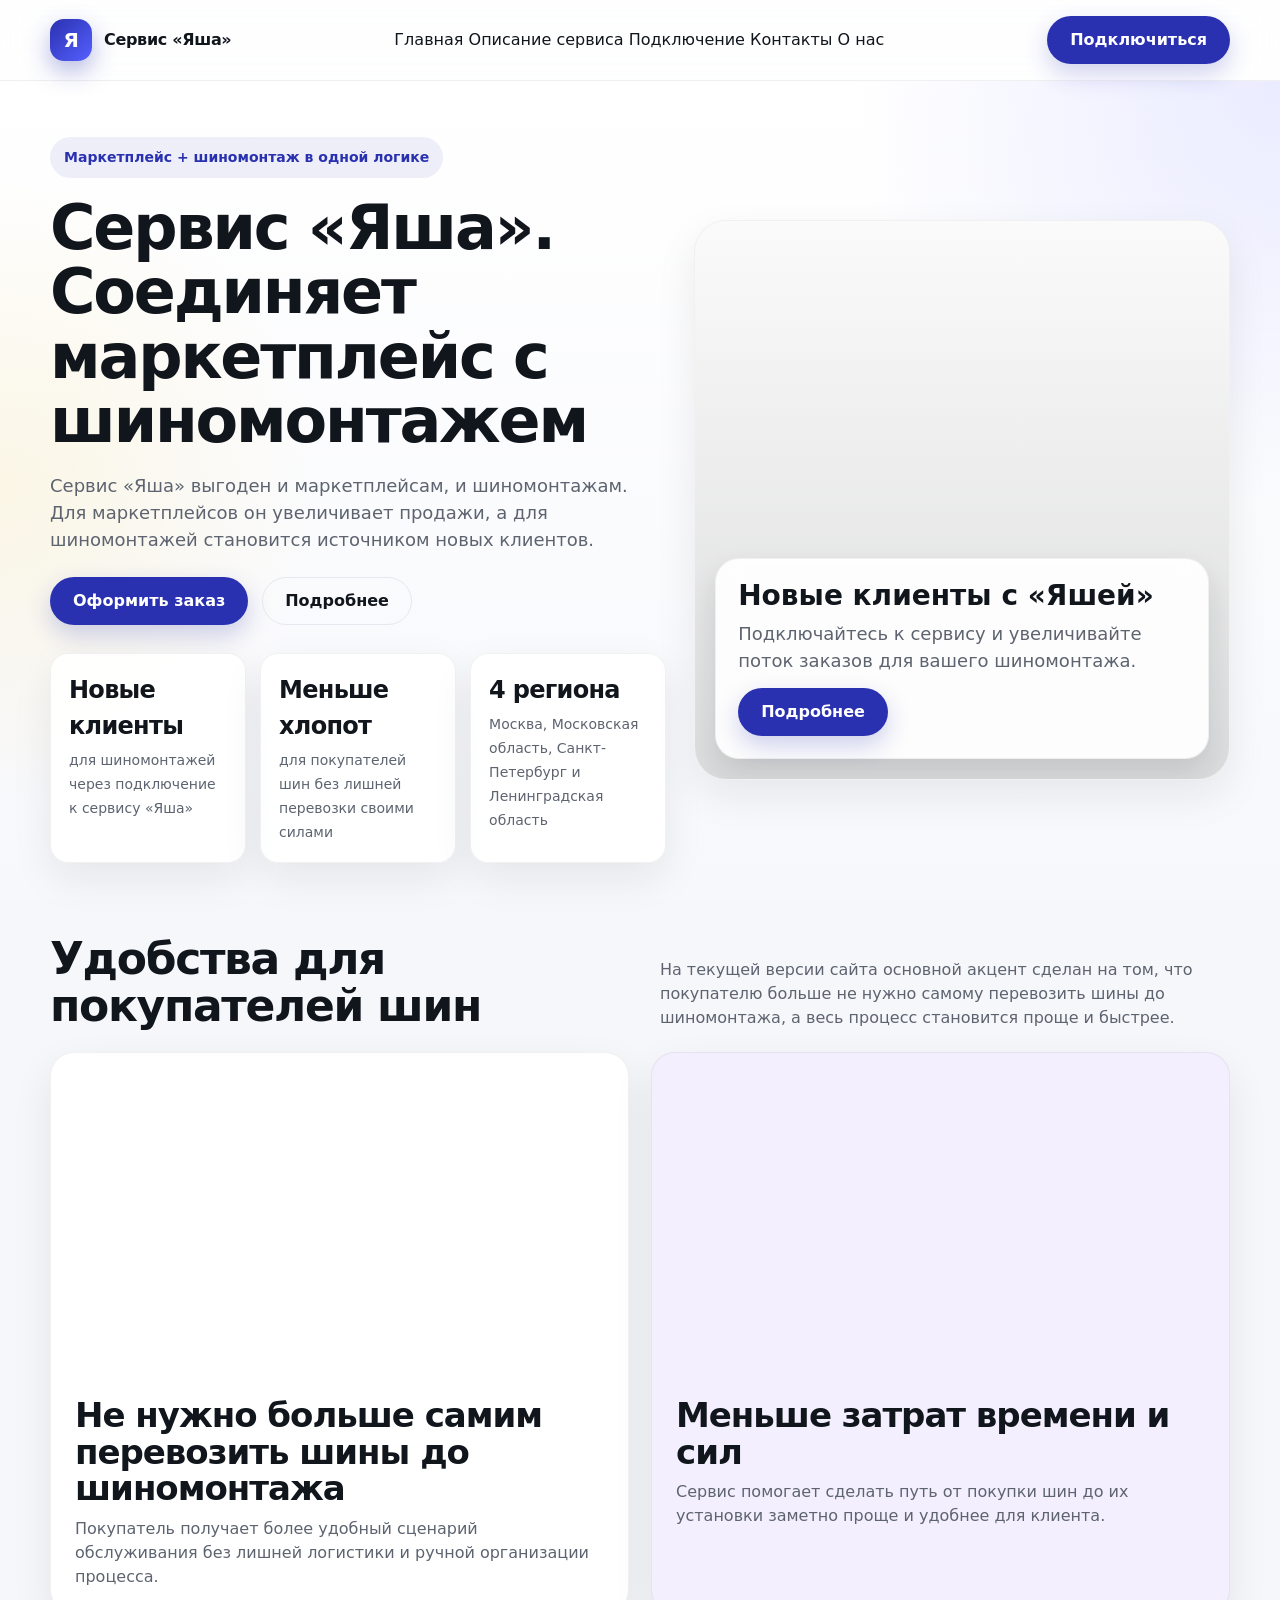
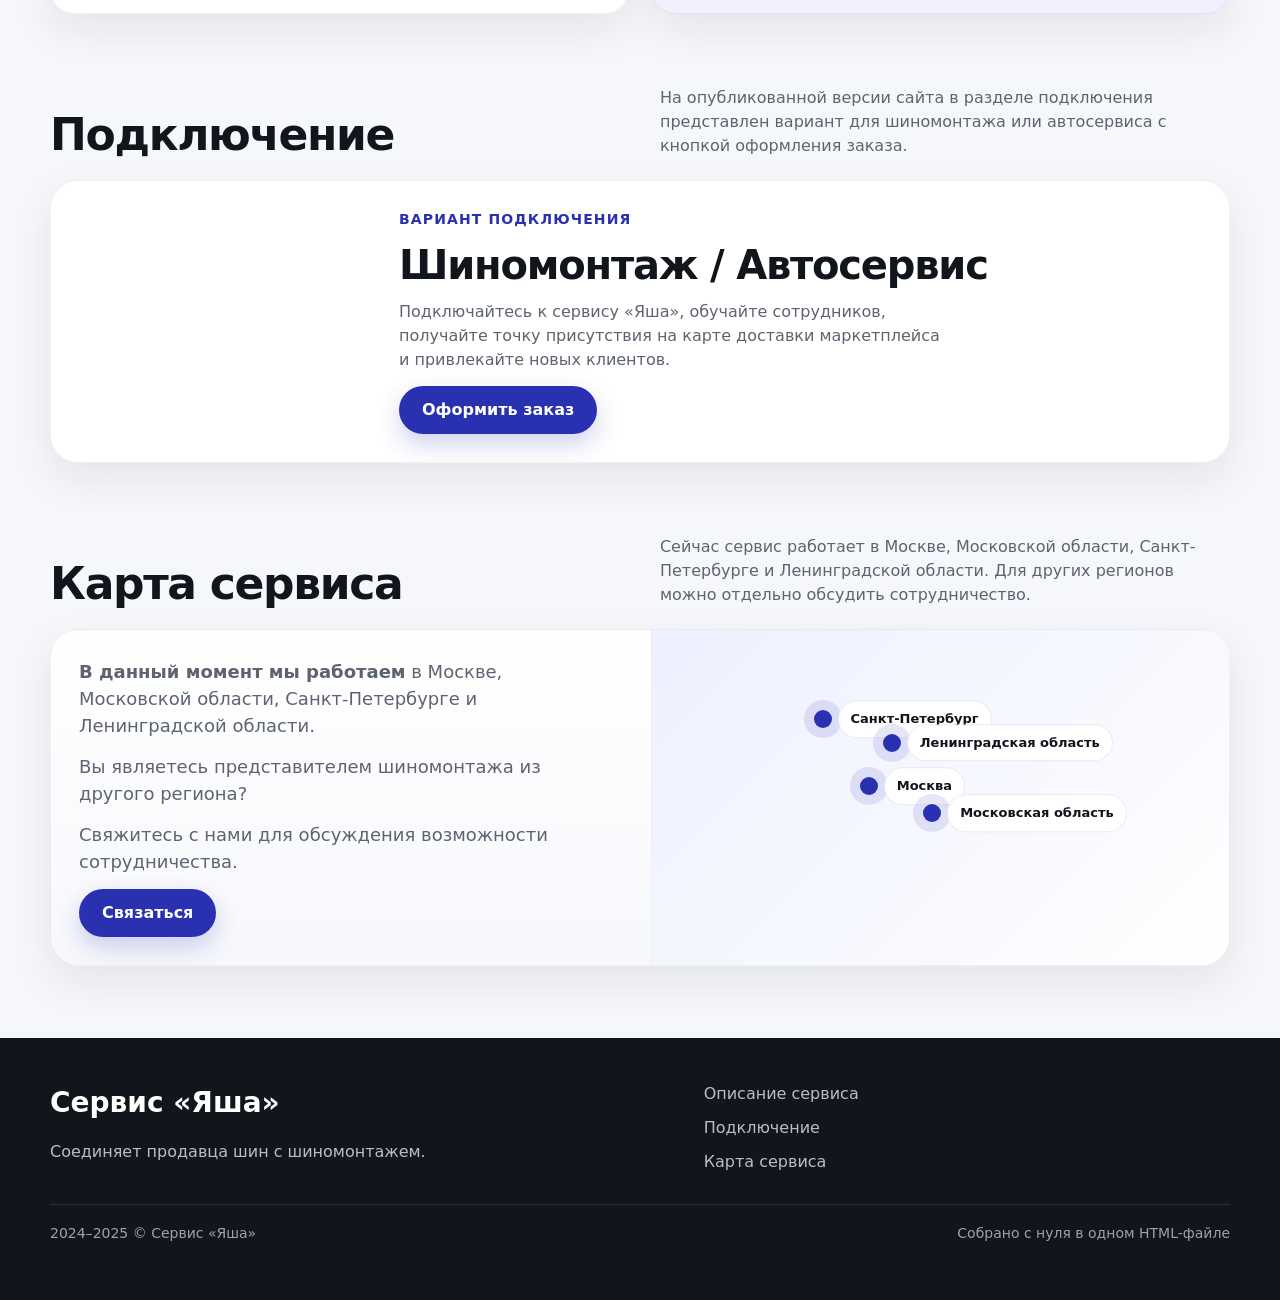
==== index.html @ cd1c906a "Initial commit" ====
<!DOCTYPE html>
<html lang="ru">
<head>
  <meta charset="UTF-8" />
  <meta name="viewport" content="width=device-width, initial-scale=1.0" />
  <title>Сервис «Яша». Соединяет маркетплейс с шиномонтажем</title>
  <meta name="description" content="Сервис «Яша» выгоден и маркетплейсам, и шиномонтажам. Для маркетплейсов он увеличивает продажи, а для шиномонтажей становится источником новых клиентов." />
  <meta name="theme-color" content="#ffffff" />
  <style>
    :root {
      --bg: #f6f7fb;
      --surface: #ffffff;
      --surface-alt: #f4efff;
      --text: #11151c;
      --muted: #5d6470;
      --line: #e6e8ef;
      --primary: #2a31b0;
      --primary-hover: #1f2590;
      --accent: #f5c30c;
      --dark: #11151c;
      --success: #0cf574;
      --shadow: 0 16px 40px rgba(17, 21, 28, 0.08);
      --radius: 24px;
      --radius-sm: 18px;
      --container: 1180px;
    }

    * { box-sizing: border-box; }
    html { scroll-behavior: smooth; }
    body {
      margin: 0;
      font-family: Inter, system-ui, -apple-system, BlinkMacSystemFont, "Segoe UI", Roboto, Arial, sans-serif;
      color: var(--text);
      background: var(--bg);
      line-height: 1.5;
    }

    img { max-width: 100%; display: block; }
    a { color: inherit; text-decoration: none; }

    .container {
      width: min(var(--container), calc(100% - 32px));
      margin: 0 auto;
    }

    .site-header {
      position: sticky;
      top: 0;
      z-index: 50;
      backdrop-filter: blur(16px);
      background: rgba(255, 255, 255, 0.88);
      border-bottom: 1px solid rgba(17, 21, 28, 0.06);
    }

    .site-header__row {
      display: flex;
      align-items: center;
      justify-content: space-between;
      gap: 24px;
      padding: 16px 0;
    }

    .brand {
      display: inline-flex;
      align-items: center;
      gap: 12px;
      font-weight: 800;
      letter-spacing: -0.02em;
    }

    .brand__mark {
      width: 42px;
      height: 42px;
      border-radius: 14px;
      display: grid;
      place-items: center;
      color: white;
      font-size: 20px;
      background: linear-gradient(135deg, #2a31b0, #5560ff);
      box-shadow: 0 10px 24px rgba(42, 49, 176, 0.35);
    }

    .nav {
      display: flex;
      align-items: center;
      gap: 24px;
      color: var(--muted);
      font-size: 15px;
    }

    .nav a:hover { color: var(--accent); }

    .button {
      display: inline-flex;
      align-items: center;
      justify-content: center;
      gap: 10px;
      min-height: 48px;
      padding: 0 22px;
      border-radius: 999px;
      border: 1px solid transparent;
      background: var(--primary);
      color: #fff;
      font-weight: 700;
      transition: .2s ease;
      box-shadow: 0 10px 24px rgba(42, 49, 176, 0.22);
    }

    .button:hover {
      transform: translateY(-1px);
      background: var(--primary-hover);
    }

    .button--ghost {
      background: transparent;
      color: var(--text);
      border-color: var(--line);
      box-shadow: none;
    }

    .button--ghost:hover {
      background: #fff;
      border-color: #d7dbe7;
    }

    .hero {
      padding: 56px 0 36px;
      background:
        radial-gradient(circle at top right, rgba(85, 96, 255, 0.12), transparent 28%),
        radial-gradient(circle at left center, rgba(245, 195, 12, 0.10), transparent 24%),
        linear-gradient(180deg, #ffffff 0%, #f7f8fc 100%);
    }

    .hero__grid {
      display: grid;
      grid-template-columns: 1.15fr 1fr;
      gap: 28px;
      align-items: center;
    }

    .badge {
      display: inline-flex;
      align-items: center;
      gap: 10px;
      padding: 10px 14px;
      border-radius: 999px;
      background: rgba(42, 49, 176, 0.08);
      color: var(--primary);
      font-size: 14px;
      font-weight: 700;
    }

    .hero h1 {
      margin: 18px 0 18px;
      font-size: clamp(34px, 6vw, 62px);
      line-height: 1.04;
      letter-spacing: -0.035em;
      max-width: 12ch;
    }

    .hero p {
      margin: 0 0 24px;
      max-width: 62ch;
      color: var(--muted);
      font-size: 18px;
    }

    .hero__actions {
      display: flex;
      flex-wrap: wrap;
      gap: 14px;
      margin-bottom: 28px;
    }

    .hero__stats {
      display: grid;
      grid-template-columns: repeat(3, 1fr);
      gap: 14px;
    }

    .stat {
      background: rgba(255,255,255,0.9);
      border: 1px solid rgba(17,21,28,0.06);
      border-radius: 18px;
      padding: 18px;
      box-shadow: var(--shadow);
    }

    .stat strong {
      display: block;
      font-size: 24px;
      letter-spacing: -0.03em;
      margin-bottom: 4px;
    }

    .stat span {
      color: var(--muted);
      font-size: 14px;
    }

    .hero-card {
      position: relative;
      background: var(--surface);
      border: 1px solid rgba(17, 21, 28, 0.06);
      border-radius: 32px;
      overflow: hidden;
      box-shadow: var(--shadow);
      min-height: 560px;
    }

    .hero-card__image {
      position: absolute;
      inset: 0;
      background:
        linear-gradient(180deg, rgba(17,21,28,0.02), rgba(17,21,28,0.15)),
        url('https://i.siteapi.org/EZNezffEEbdHD9Ewf1urn_-r9BU=/fit-in/528x2000/filters:format(webp):upscale()/s2.siteapi.org/38c710c5e246400/features/nx6grzps9j44ooos0osgs404080kg8') center/cover no-repeat;
    }

    .hero-card__overlay {
      position: absolute;
      inset: auto 20px 20px 20px;
      background: rgba(255,255,255,0.92);
      backdrop-filter: blur(12px);
      border: 1px solid rgba(17,21,28,0.06);
      border-radius: 24px;
      padding: 22px;
      box-shadow: 0 14px 30px rgba(17,21,28,0.12);
    }

    .hero-card__overlay h3 {
      margin: 0 0 8px;
      font-size: 28px;
      line-height: 1.1;
    }

    .hero-card__overlay p {
      margin: 0 0 14px;
      color: var(--muted);
    }

    .section {
      padding: 36px 0;
    }

    .section__head {
      display: flex;
      align-items: end;
      justify-content: space-between;
      gap: 18px;
      margin-bottom: 22px;
    }

    .section__head h2 {
      margin: 0;
      font-size: clamp(28px, 4vw, 44px);
      line-height: 1.08;
      letter-spacing: -0.03em;
    }

    .section__head p {
      margin: 0;
      max-width: 56ch;
      color: var(--muted);
    }

    .grid-2 {
      display: grid;
      grid-template-columns: repeat(2, 1fr);
      gap: 22px;
    }

    .feature {
      overflow: hidden;
      border-radius: var(--radius);
      background: var(--surface);
      border: 1px solid rgba(17, 21, 28, 0.06);
      box-shadow: var(--shadow);
    }

    .feature--soft { background: var(--surface-alt); }

    .feature__media {
      height: 320px;
      background-position: center;
      background-size: cover;
      background-repeat: no-repeat;
    }

    .feature__body {
      padding: 24px;
    }

    .feature h3 {
      margin: 0 0 10px;
      font-size: clamp(24px, 3vw, 34px);
      line-height: 1.08;
      letter-spacing: -0.03em;
    }

    .feature p {
      margin: 0;
      color: var(--muted);
      font-size: 16px;
    }

    .service-card {
      background: #fff;
      border: 1px solid rgba(17,21,28,0.06);
      border-radius: 28px;
      box-shadow: var(--shadow);
      overflow: hidden;
    }

    .service-card__inner {
      display: grid;
      grid-template-columns: 320px 1fr;
      gap: 0;
      align-items: stretch;
    }

    .service-card__image {
      min-height: 240px;
      background: url('https://i.siteapi.org/QhzBT6P976OhfrvEaD1KsEg65mA=/0x95:1024x934/270x180/center/top/filters:fill(transparent):format(png)/s2.siteapi.org/38c710c5e246400/img/om3qvq96uysg0g4ks44gcswgsgc40k') center/cover no-repeat;
    }

    .service-card__content {
      padding: 28px;
      display: flex;
      flex-direction: column;
      justify-content: center;
      gap: 14px;
    }

    .service-card__eyebrow {
      color: var(--primary);
      font-weight: 700;
      font-size: 14px;
      text-transform: uppercase;
      letter-spacing: 0.08em;
    }

    .service-card h3 {
      margin: 0;
      font-size: clamp(28px, 4vw, 40px);
      line-height: 1.05;
      letter-spacing: -0.03em;
    }

    .service-card p {
      margin: 0;
      color: var(--muted);
      max-width: 54ch;
    }

    .map-card {
      display: grid;
      grid-template-columns: 1fr 1fr;
      gap: 22px;
      align-items: stretch;
      background: linear-gradient(180deg, #ffffff, #f7f8fc);
      border: 1px solid rgba(17,21,28,0.06);
      border-radius: 28px;
      box-shadow: var(--shadow);
      overflow: hidden;
    }

    .map-card__body {
      padding: 28px;
    }

    .map-card__body p {
      color: var(--muted);
      font-size: 18px;
      margin: 0 0 14px;
    }

    .map-card__visual {
      position: relative;
      min-height: 320px;
      background:
        radial-gradient(circle at 28% 40%, rgba(42,49,176,0.18), transparent 0 18%),
        radial-gradient(circle at 72% 56%, rgba(12,245,116,0.18), transparent 0 16%),
        radial-gradient(circle at 60% 20%, rgba(245,195,12,0.20), transparent 0 12%),
        linear-gradient(135deg, #edf0ff 0%, #ffffff 100%);
      border-left: 1px solid rgba(17,21,28,0.06);
    }

    .pin {
      position: absolute;
      width: 18px;
      height: 18px;
      border-radius: 999px;
      background: var(--primary);
      box-shadow: 0 0 0 10px rgba(42,49,176,0.12);
    }

    .pin::after {
      content: attr(data-label);
      position: absolute;
      left: 24px;
      top: 50%;
      transform: translateY(-50%);
      white-space: nowrap;
      background: rgba(255,255,255,0.94);
      border: 1px solid rgba(17,21,28,0.08);
      padding: 8px 12px;
      border-radius: 999px;
      font-size: 13px;
      font-weight: 700;
      color: var(--text);
    }

    .pin--moscow { top: 44%; left: 36%; }
    .pin--mo { top: 52%; left: 47%; }
    .pin--spb { top: 24%; left: 28%; }
    .pin--lo { top: 31%; left: 40%; }

    .footer {
      padding: 44px 0 56px;
      margin-top: 36px;
      background: var(--dark);
      color: white;
    }

    .footer__grid {
      display: grid;
      grid-template-columns: 1.2fr 1fr;
      gap: 22px;
      align-items: start;
    }

    .footer h3 {
      margin: 0 0 10px;
      font-size: 28px;
    }

    .footer p,
    .footer a,
    .footer li {
      color: rgba(255,255,255,0.72);
    }

    .footer ul {
      margin: 0;
      padding: 0;
      list-style: none;
      display: grid;
      gap: 10px;
    }

    .footer a:hover { color: var(--success); }

    .footer__bottom {
      margin-top: 24px;
      padding-top: 18px;
      border-top: 1px solid rgba(255,255,255,0.1);
      display: flex;
      justify-content: space-between;
      gap: 14px;
      flex-wrap: wrap;
      color: rgba(255,255,255,0.6);
      font-size: 14px;
    }

    @media (max-width: 960px) {
      .hero__grid,
      .grid-2,
      .service-card__inner,
      .map-card,
      .footer__grid {
        grid-template-columns: 1fr;
      }

      .hero-card { min-height: 460px; }
      .map-card__visual { border-left: 0; border-top: 1px solid rgba(17,21,28,0.06); }
      .service-card__image { min-height: 220px; }
    }

    @media (max-width: 760px) {
      .nav { display: none; }
      .hero { padding-top: 28px; }
      .hero__stats { grid-template-columns: 1fr; }
      .section__head { align-items: start; }
      .site-header__row { gap: 16px; }
      .hero-card__overlay h3 { font-size: 24px; }
      .feature__media { height: 240px; }
      .map-card__body p { font-size: 16px; }
    }
  </style>
</head>
<body>
  <header class="site-header">
    <div class="container site-header__row">
      <a class="brand" href="#top" aria-label="Сервис Яша">
        <span class="brand__mark">Я</span>
        <span>Сервис «Яша»</span>
      </a>

        <nav>
        <a href="/">Главная</a>
        <a href="/page/1750865">Описание сервиса</a>
        <a href="/services">Подключение</a>
        <a href="/contacts">Контакты</a>
        <a href="/about_us">О нас</a>
        </nav>

      <a class="button" href="#services">Подключиться</a>
    </div>
  </header>

  <main id="top">
    <section class="hero" id="hero">
      <div class="container hero__grid">
        <div>
          <span class="badge">Маркетплейс + шиномонтаж в одной логике</span>
          <h1>Сервис «Яша». Соединяет маркетплейс с шиномонтажем</h1>
          <p>
            Сервис «Яша» выгоден и маркетплейсам, и шиномонтажам. Для маркетплейсов он увеличивает продажи, а для шиномонтажей становится источником новых клиентов.
          </p>
          <div class="hero__actions">
            <a class="button" href="#services">Оформить заказ</a>
            <a class="button button--ghost" href="#about">Подробнее</a>
          </div>

          <div class="hero__stats" aria-label="Преимущества сервиса">
            <div class="stat">
              <strong>Новые клиенты</strong>
              <span>для шиномонтажей через подключение к сервису «Яша»</span>
            </div>
            <div class="stat">
              <strong>Меньше хлопот</strong>
              <span>для покупателей шин без лишней перевозки своими силами</span>
            </div>
            <div class="stat">
              <strong>4 региона</strong>
              <span>Москва, Московская область, Санкт-Петербург и Ленинградская область</span>
            </div>
          </div>
        </div>

        <div class="hero-card" aria-hidden="true">
          <div class="hero-card__image"></div>
          <div class="hero-card__overlay">
            <h3>Новые клиенты с «Яшей»</h3>
            <p>Подключайтесь к сервису и увеличивайте поток заказов для вашего шиномонтажа.</p>
            <a class="button" href="#services">Подробнее</a>
          </div>
        </div>
      </div>
    </section>

    <section class="section" id="about">
      <div class="container">
        <div class="section__head">
          <div>
            <h2>Удобства для покупателей шин</h2>
          </div>
          <p>
            На текущей версии сайта основной акцент сделан на том, что покупателю больше не нужно самому перевозить шины до шиномонтажа, а весь процесс становится проще и быстрее.
          </p>
        </div>

        <div class="grid-2">
          <article class="feature">
            <div class="feature__media" style="background-image:url('https://i.siteapi.org/qKH8ySaEHfoOk37T64ay5widhZs=/fit-in/528x2000/filters:format(webp):upscale()/s2.siteapi.org/38c710c5e246400/features/5tnapgayi2o00scccocoocggw8g0k0');"></div>
            <div class="feature__body">
              <h3>Не нужно больше самим перевозить шины до шиномонтажа</h3>
              <p>Покупатель получает более удобный сценарий обслуживания без лишней логистики и ручной организации процесса.</p>
            </div>
          </article>

          <article class="feature feature--soft">
            <div class="feature__media" style="background-image:url('https://i.siteapi.org/4nkn0TQHAaKwezu5T8ebDnGiz6Q=/fit-in/528x2000/filters:format(webp):upscale()/s2.siteapi.org/38c710c5e246400/features/i4twsexucdcg0ocg08cck04k8gg4wk');"></div>
            <div class="feature__body">
              <h3>Меньше затрат времени и сил</h3>
              <p>Сервис помогает сделать путь от покупки шин до их установки заметно проще и удобнее для клиента.</p>
            </div>
          </article>
        </div>
      </div>
    </section>

    <section class="section" id="services">
      <div class="container">
        <div class="section__head">
          <div>
            <h2>Подключение</h2>
          </div>
          <p>На опубликованной версии сайта в разделе подключения представлен вариант для шиномонтажа или автосервиса с кнопкой оформления заказа.</p>
        </div>

        <article class="service-card">
          <div class="service-card__inner">
            <div class="service-card__image" aria-hidden="true"></div>
            <div class="service-card__content">
              <div class="service-card__eyebrow">Вариант подключения</div>
              <h3>Шиномонтаж / Автосервис</h3>
              <p>
                Подключайтесь к сервису «Яша», обучайте сотрудников, получайте точку присутствия на карте доставки маркетплейса и привлекайте новых клиентов.
              </p>
              <div>
                <a class="button" href="#contacts">Оформить заказ</a>
              </div>
            </div>
          </div>
        </article>
      </div>
    </section>

    <section class="section" id="coverage">
      <div class="container">
        <div class="section__head">
          <div>
            <h2>Карта сервиса</h2>
          </div>
          <p>Сейчас сервис работает в Москве, Московской области, Санкт-Петербурге и Ленинградской области. Для других регионов можно отдельно обсудить сотрудничество.</p>
        </div>

        <div class="map-card">
          <div class="map-card__body">
            <p><strong>В данный момент мы работаем</strong> в Москве, Московской области, Санкт-Петербурге и Ленинградской области.</p>
            <p>Вы являетесь представителем шиномонтажа из другого региона?</p>
            <p>Свяжитесь с нами для обсуждения возможности сотрудничества.</p>
            <a class="button" href="#contacts">Связаться</a>
          </div>
          <div class="map-card__visual" aria-hidden="true">
            <div class="pin pin--spb" data-label="Санкт-Петербург"></div>
            <div class="pin pin--lo" data-label="Ленинградская область"></div>
            <div class="pin pin--moscow" data-label="Москва"></div>
            <div class="pin pin--mo" data-label="Московская область"></div>
          </div>
        </div>
      </div>
    </section>
  </main>

  <footer class="footer" id="contacts">
    <div class="container">
      <div class="footer__grid">
        <div>
          <h3>Сервис «Яша»</h3>
          <p>Соединяет продавца шин с шиномонтажем.</p>
        </div>
        <div>
          <ul>
            <li><a href="#about">Описание сервиса</a></li>
            <li><a href="#services">Подключение</a></li>
            <li><a href="#coverage">Карта сервиса</a></li>
          </ul>
        </div>
      </div>

      <div class="footer__bottom">
        <span>2024–2025 © Сервис «Яша»</span>
        <span>Собрано с нуля в одном HTML-файле</span>
      </div>
    </div>
  </footer>
</body>
</html>
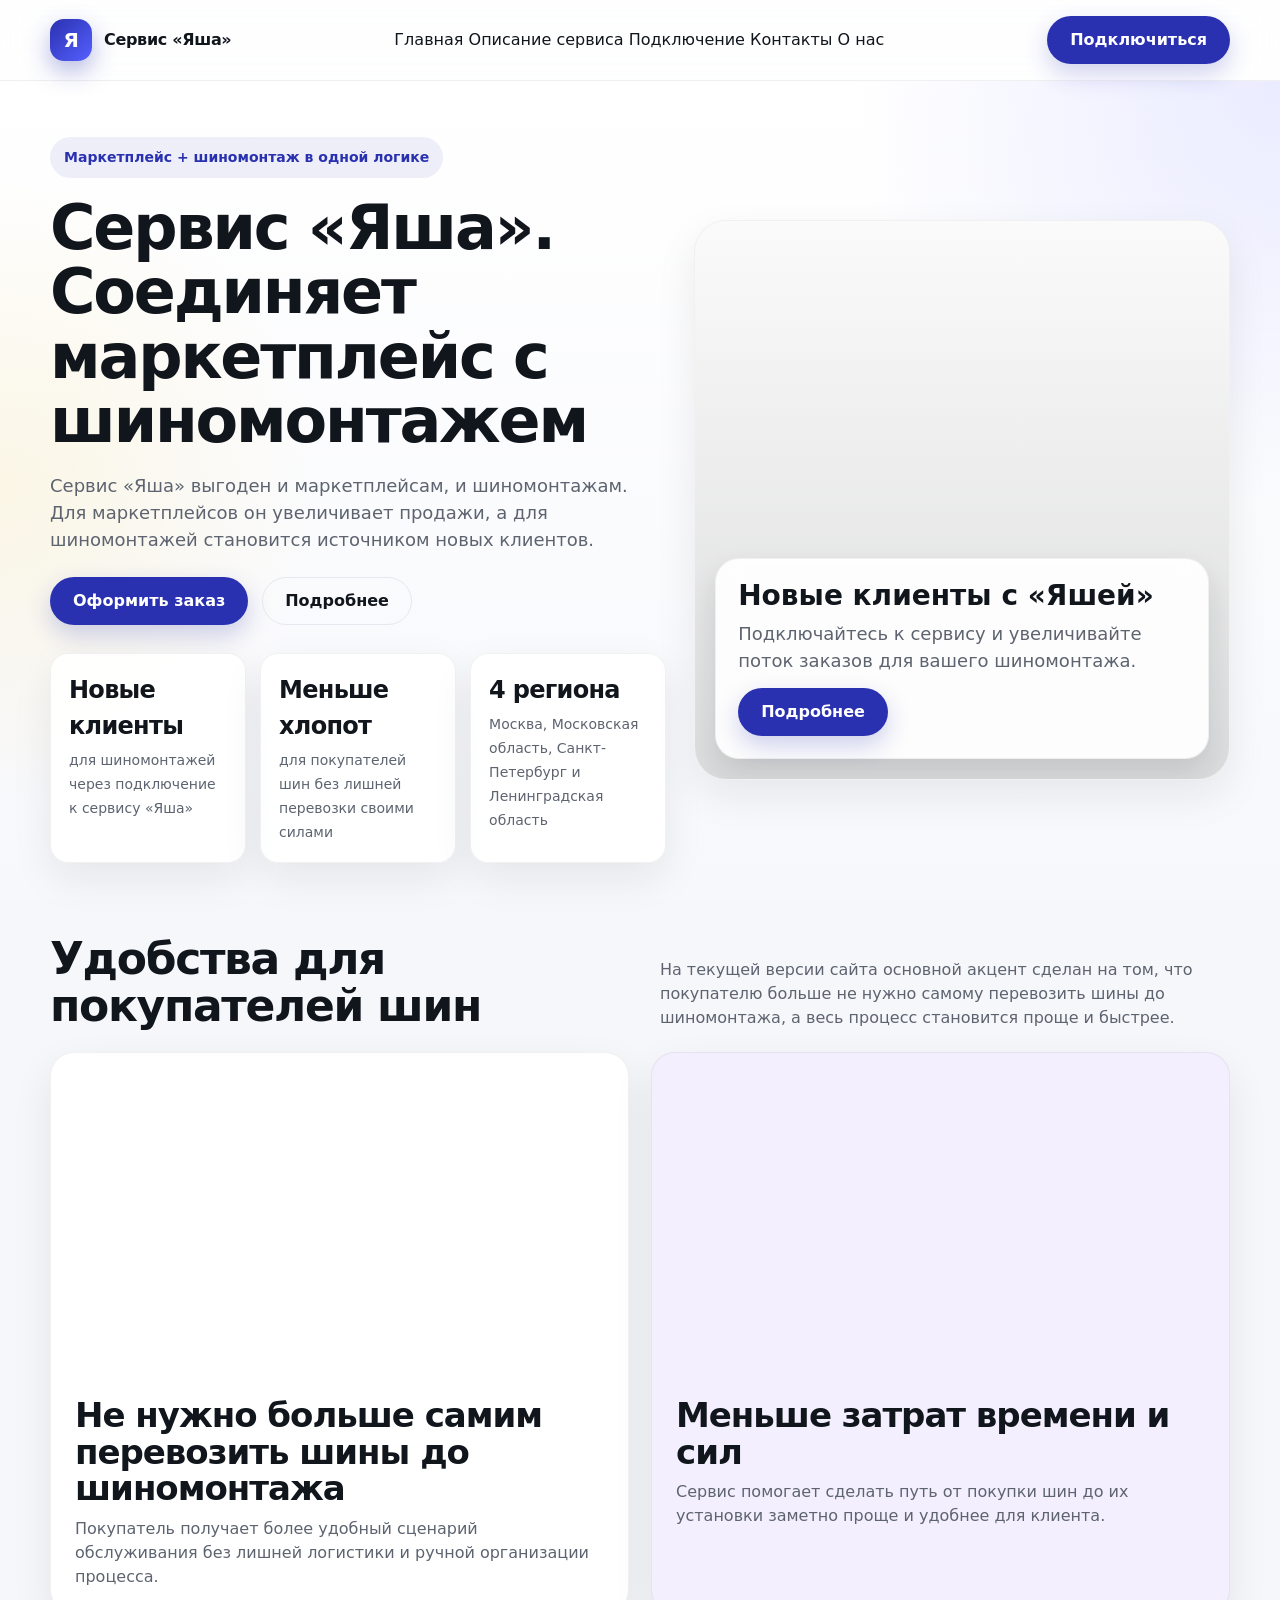
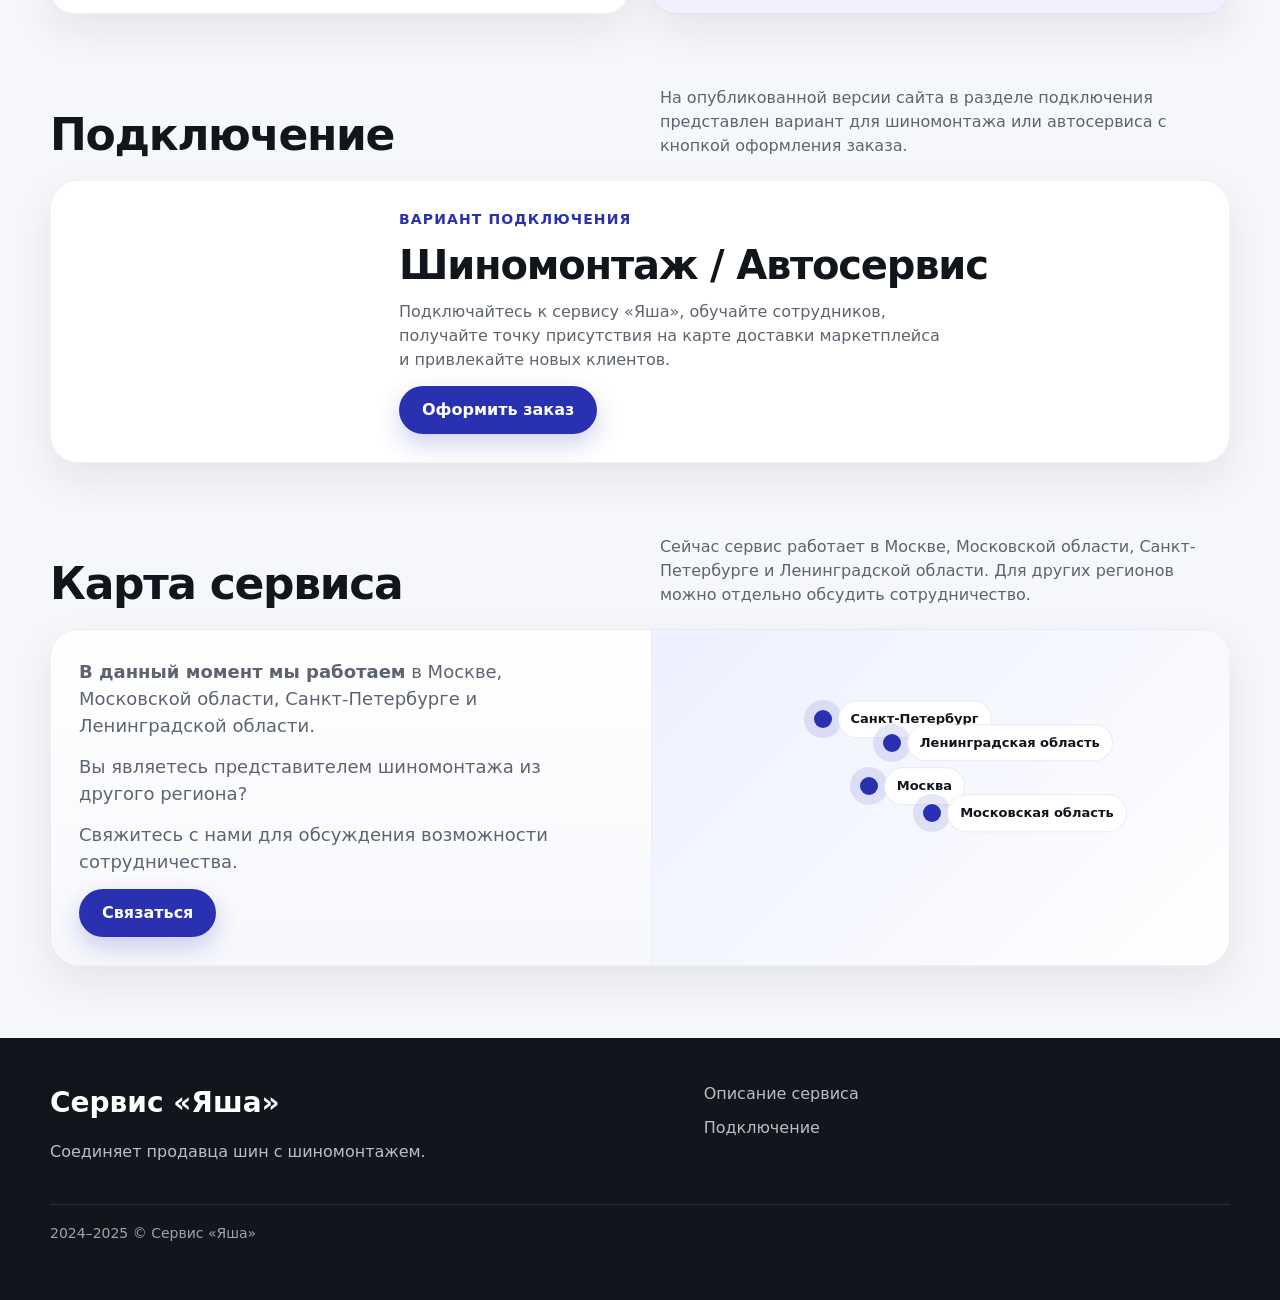
==== commit fe54a70f: "Initial commit" ====
--- a/index.html
+++ b/index.html
@@ -504,7 +504,7 @@
         <a href="/about_us">О нас</a>
         </nav>
 
-      <a class="button" href="#services">Подключиться</a>
+      <a class="button" href="/services">Подключиться</a>
     </div>
   </header>
 
@@ -518,8 +518,8 @@
             Сервис «Яша» выгоден и маркетплейсам, и шиномонтажам. Для маркетплейсов он увеличивает продажи, а для шиномонтажей становится источником новых клиентов.
           </p>
           <div class="hero__actions">
-            <a class="button" href="#services">Оформить заказ</a>
-            <a class="button button--ghost" href="#about">Подробнее</a>
+            <a class="button" href="/services">Оформить заказ</a>
+            <a class="button button--ghost" href="/page/1750865">Подробнее</a>
           </div>
 
           <div class="hero__stats" aria-label="Преимущества сервиса">
@@ -543,7 +543,7 @@
           <div class="hero-card__overlay">
             <h3>Новые клиенты с «Яшей»</h3>
             <p>Подключайтесь к сервису и увеличивайте поток заказов для вашего шиномонтажа.</p>
-            <a class="button" href="#services">Подробнее</a>
+            <a class="button" href="/services">Подробнее</a>
           </div>
         </div>
       </div>
@@ -599,7 +599,7 @@
                 Подключайтесь к сервису «Яша», обучайте сотрудников, получайте точку присутствия на карте доставки маркетплейса и привлекайте новых клиентов.
               </p>
               <div>
-                <a class="button" href="#contacts">Оформить заказ</a>
+                <a class="button" href="/contacts">Оформить заказ</a>
               </div>
             </div>
           </div>
@@ -621,7 +621,7 @@
             <p><strong>В данный момент мы работаем</strong> в Москве, Московской области, Санкт-Петербурге и Ленинградской области.</p>
             <p>Вы являетесь представителем шиномонтажа из другого региона?</p>
             <p>Свяжитесь с нами для обсуждения возможности сотрудничества.</p>
-            <a class="button" href="#contacts">Связаться</a>
+            <a class="button" href="/contacts">Связаться</a>
           </div>
           <div class="map-card__visual" aria-hidden="true">
             <div class="pin pin--spb" data-label="Санкт-Петербург"></div>
@@ -643,16 +643,14 @@
         </div>
         <div>
           <ul>
-            <li><a href="#about">Описание сервиса</a></li>
-            <li><a href="#services">Подключение</a></li>
-            <li><a href="#coverage">Карта сервиса</a></li>
-          </ul>
+            <li><a href="/page/1750865">Описание сервиса</a></li>
+            <li><a href="/services">Подключение</a></li>
+         </ul>
         </div>
       </div>
 
       <div class="footer__bottom">
         <span>2024–2025 © Сервис «Яша»</span>
-        <span>Собрано с нуля в одном HTML-файле</span>
       </div>
     </div>
   </footer>
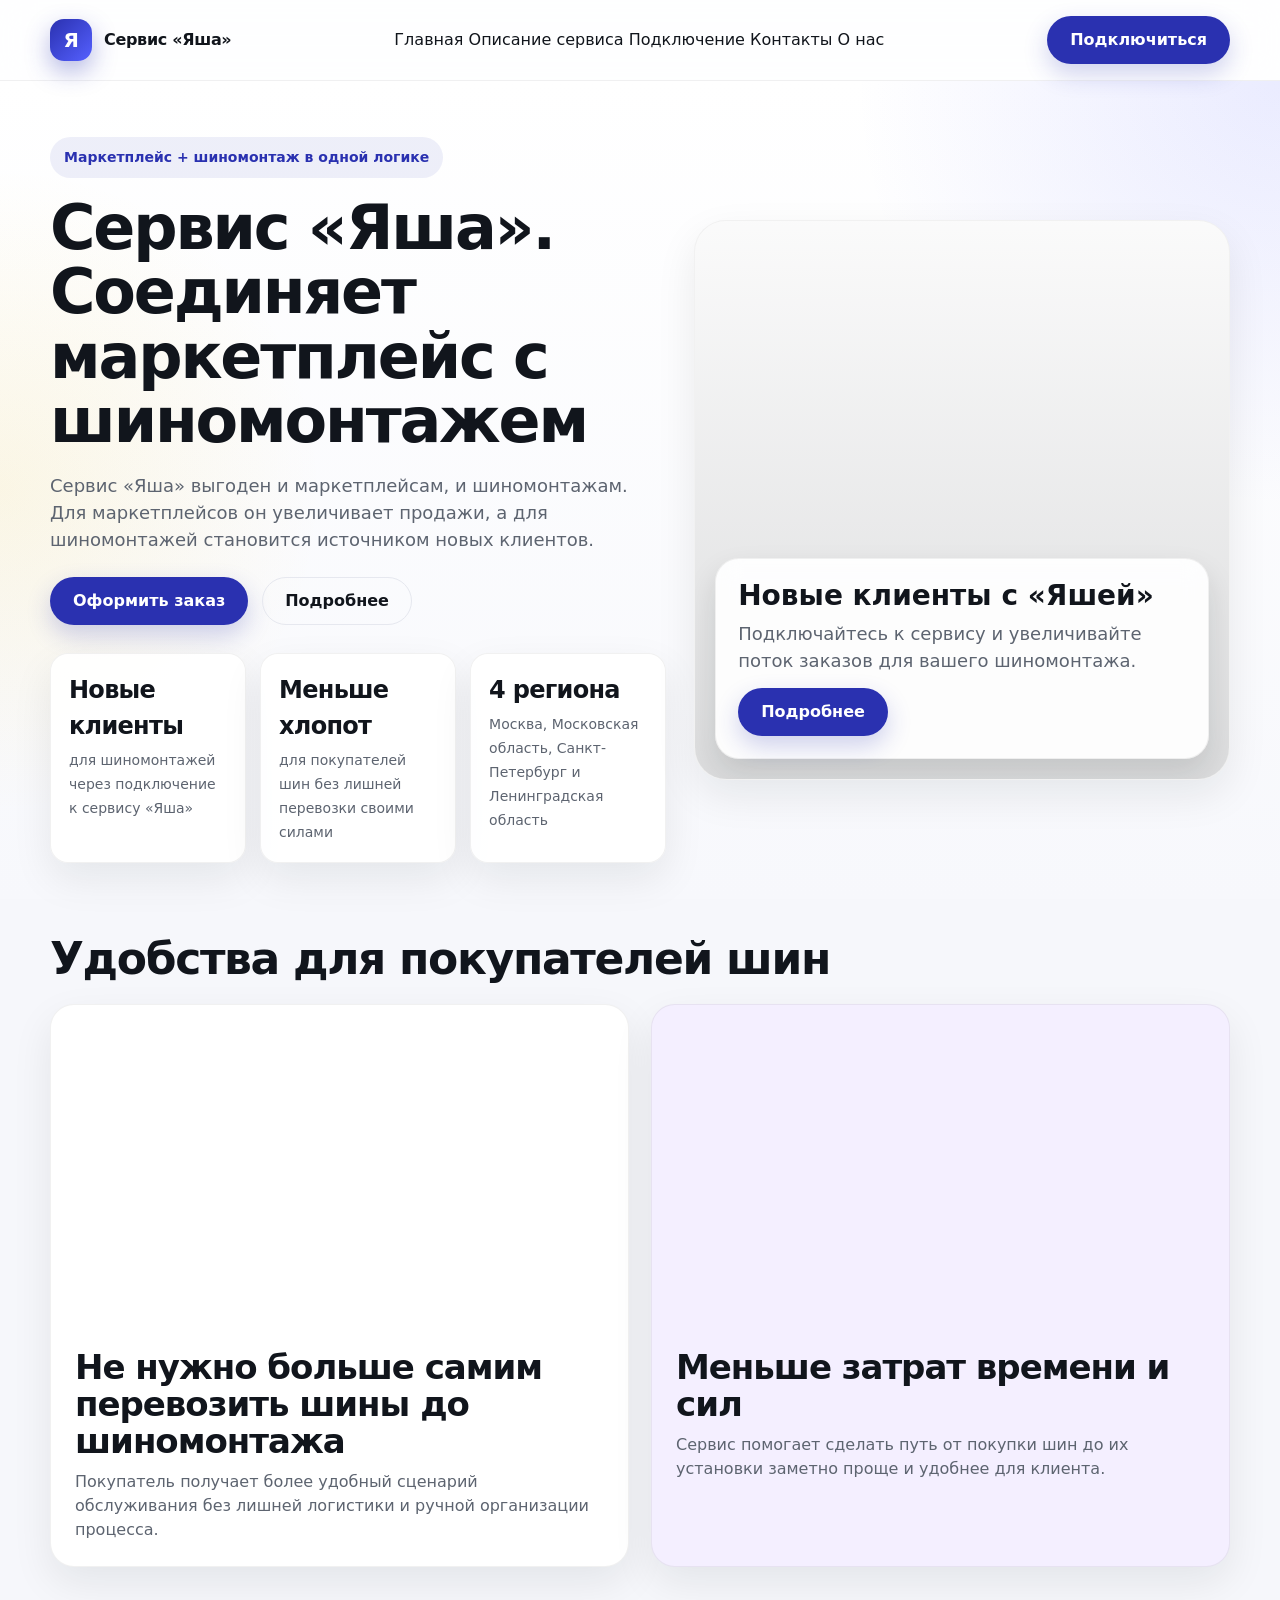
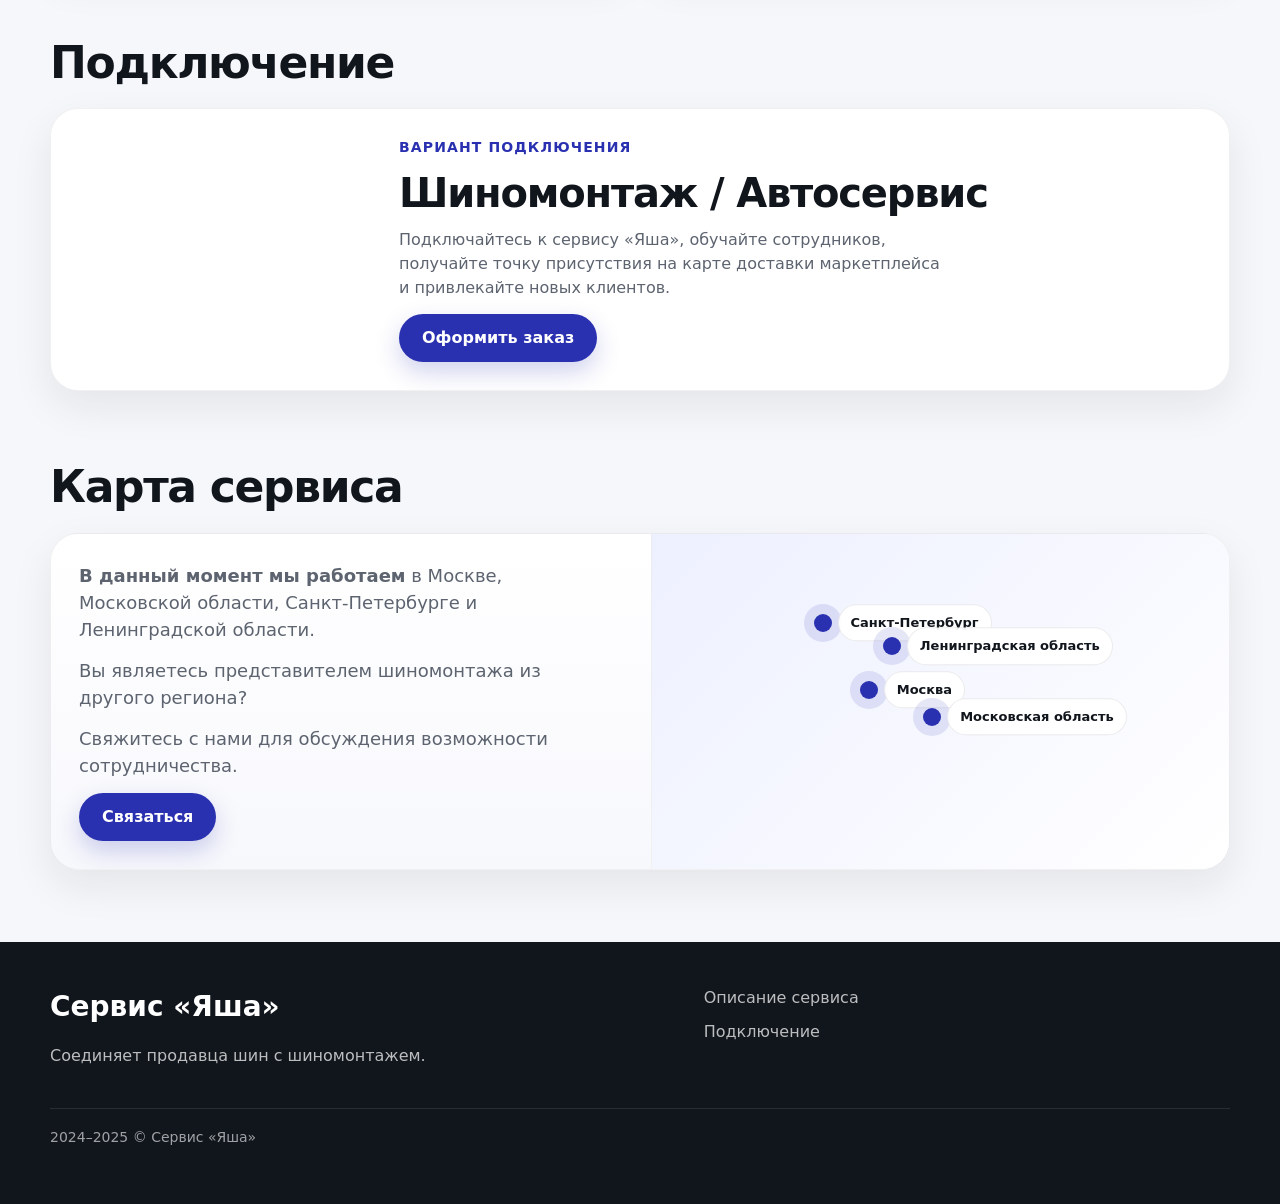
==== commit 05ec74fd: "Initial commit" ====
--- a/index.html
+++ b/index.html
@@ -556,7 +556,7 @@
             <h2>Удобства для покупателей шин</h2>
           </div>
           <p>
-            На текущей версии сайта основной акцент сделан на том, что покупателю больше не нужно самому перевозить шины до шиномонтажа, а весь процесс становится проще и быстрее.
+            
           </p>
         </div>
 
@@ -586,7 +586,7 @@
           <div>
             <h2>Подключение</h2>
           </div>
-          <p>На опубликованной версии сайта в разделе подключения представлен вариант для шиномонтажа или автосервиса с кнопкой оформления заказа.</p>
+          
         </div>
 
         <article class="service-card">
@@ -613,7 +613,7 @@
           <div>
             <h2>Карта сервиса</h2>
           </div>
-          <p>Сейчас сервис работает в Москве, Московской области, Санкт-Петербурге и Ленинградской области. Для других регионов можно отдельно обсудить сотрудничество.</p>
+          
         </div>
 
         <div class="map-card">
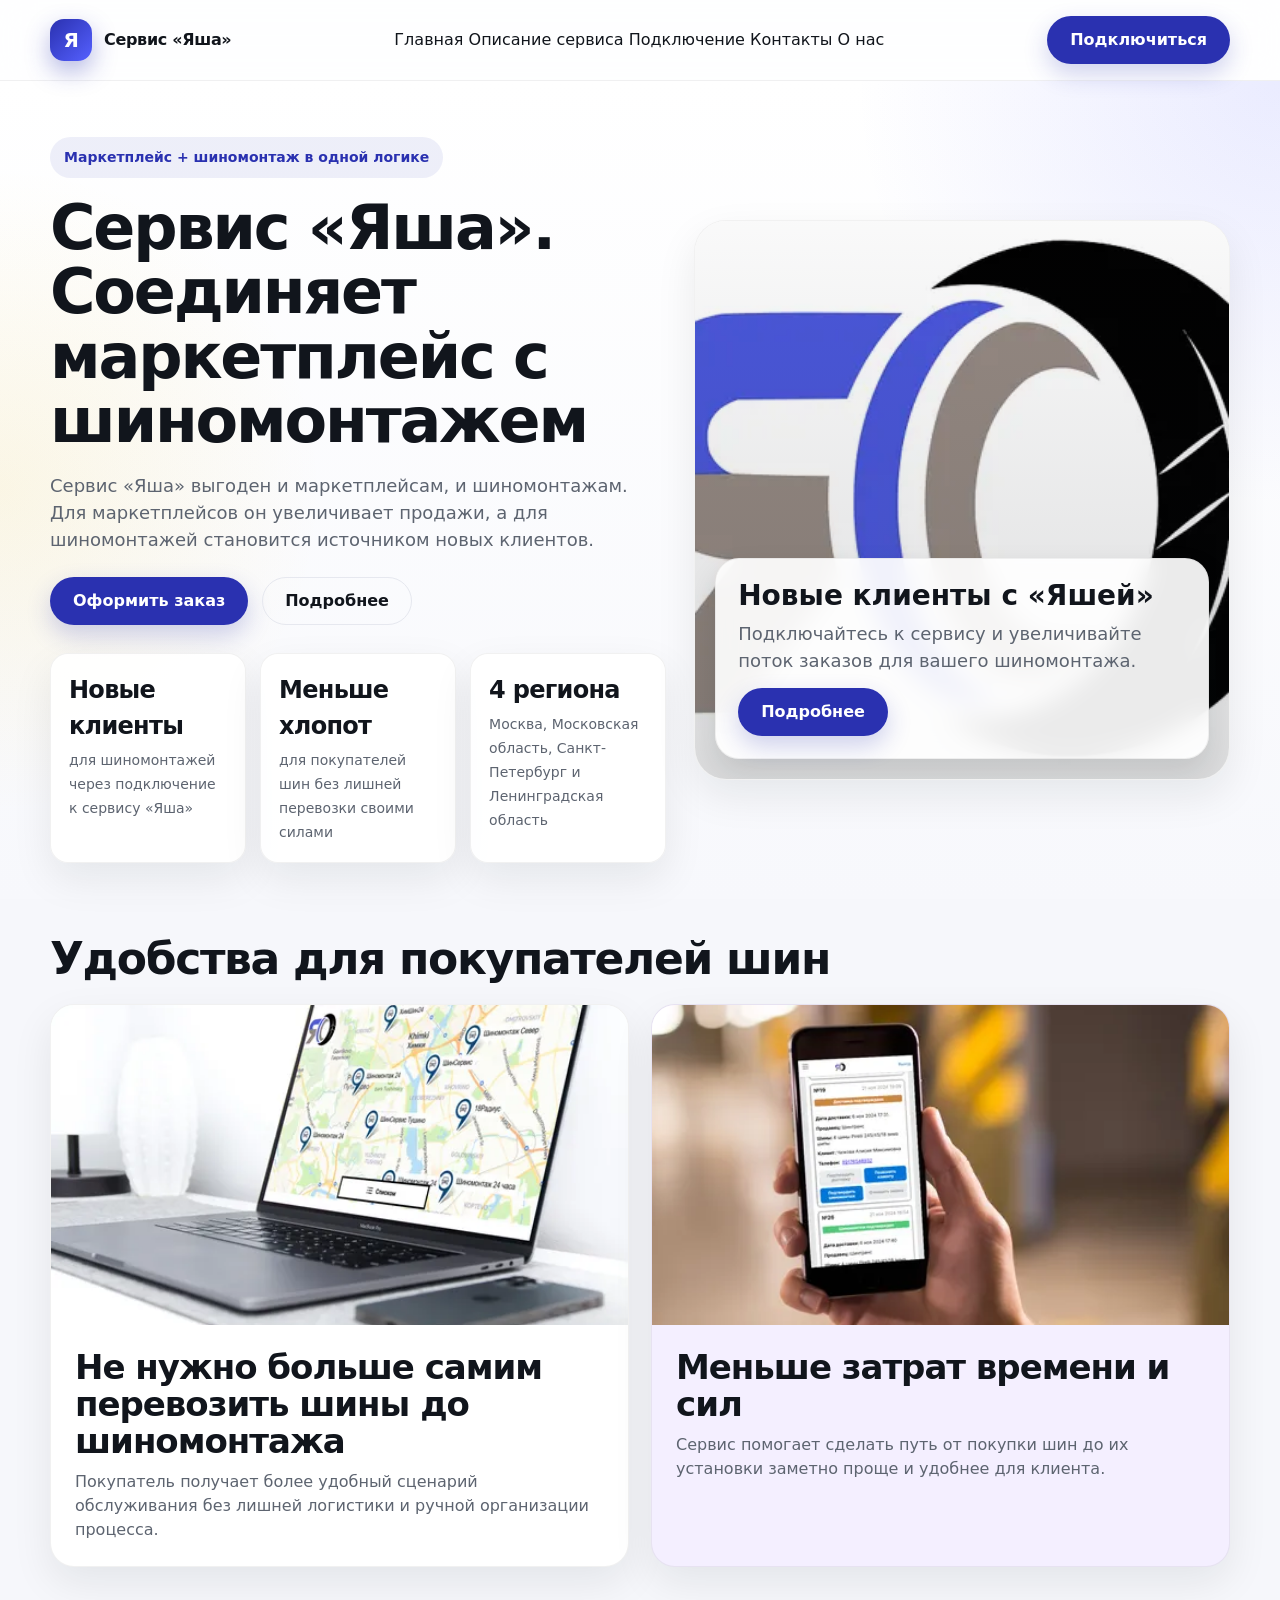
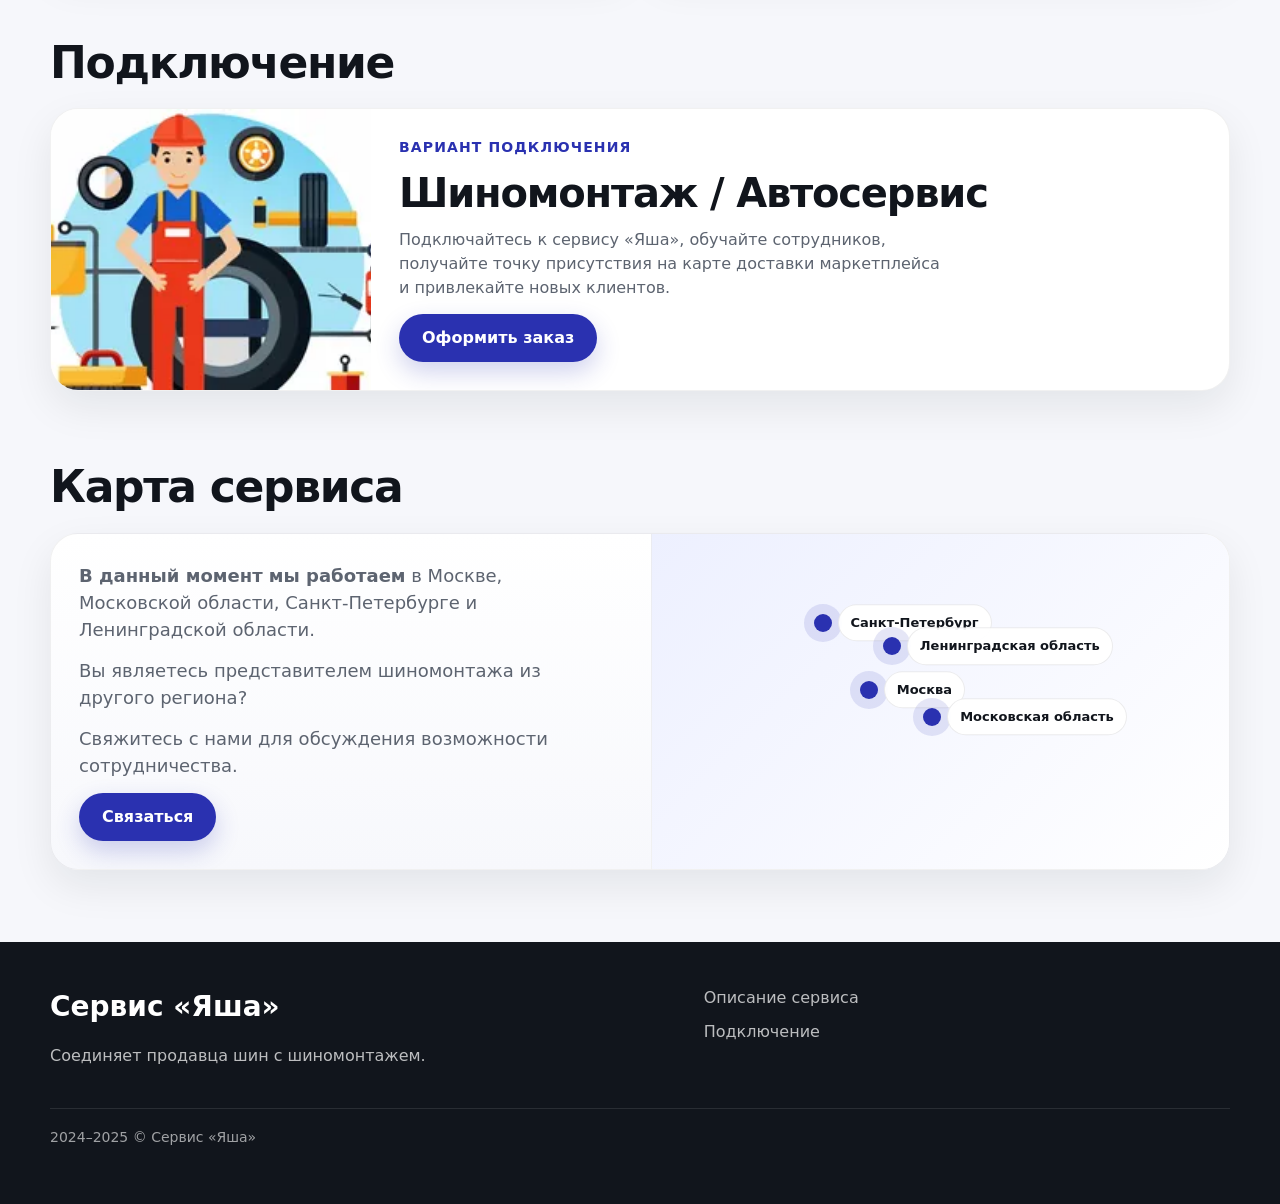
==== commit 4d39073e: "Initial commit" ====
--- a/index.html
+++ b/index.html
@@ -213,7 +213,7 @@
       inset: 0;
       background:
         linear-gradient(180deg, rgba(17,21,28,0.02), rgba(17,21,28,0.15)),
-        url('https://i.siteapi.org/EZNezffEEbdHD9Ewf1urn_-r9BU=/fit-in/528x2000/filters:format(webp):upscale()/s2.siteapi.org/38c710c5e246400/features/nx6grzps9j44ooos0osgs404080kg8') center/cover no-repeat;
+        url('/images/yasha_logo.webp') center/cover no-repeat;
     }
 
     .hero-card__overlay {
@@ -320,7 +320,7 @@
 
     .service-card__image {
       min-height: 240px;
-      background: url('https://i.siteapi.org/QhzBT6P976OhfrvEaD1KsEg65mA=/0x95:1024x934/270x180/center/top/filters:fill(transparent):format(png)/s2.siteapi.org/38c710c5e246400/img/om3qvq96uysg0g4ks44gcswgsgc40k') center/cover no-repeat;
+      background: url('/images/yasha_service.webp') center/cover no-repeat;
     }
 
     .service-card__content {
@@ -562,7 +562,7 @@
 
         <div class="grid-2">
           <article class="feature">
-            <div class="feature__media" style="background-image:url('https://i.siteapi.org/qKH8ySaEHfoOk37T64ay5widhZs=/fit-in/528x2000/filters:format(webp):upscale()/s2.siteapi.org/38c710c5e246400/features/5tnapgayi2o00scccocoocggw8g0k0');"></div>
+            <div class="feature__media" style="background-image:url('/images/yasha_laptop.webp');"></div>
             <div class="feature__body">
               <h3>Не нужно больше самим перевозить шины до шиномонтажа</h3>
               <p>Покупатель получает более удобный сценарий обслуживания без лишней логистики и ручной организации процесса.</p>
@@ -570,7 +570,7 @@
           </article>
 
           <article class="feature feature--soft">
-            <div class="feature__media" style="background-image:url('https://i.siteapi.org/4nkn0TQHAaKwezu5T8ebDnGiz6Q=/fit-in/528x2000/filters:format(webp):upscale()/s2.siteapi.org/38c710c5e246400/features/i4twsexucdcg0ocg08cck04k8gg4wk');"></div>
+            <div class="feature__media" style="background-image:url('/images/yasha_smartphone.webp');"></div>
             <div class="feature__body">
               <h3>Меньше затрат времени и сил</h3>
               <p>Сервис помогает сделать путь от покупки шин до их установки заметно проще и удобнее для клиента.</p>
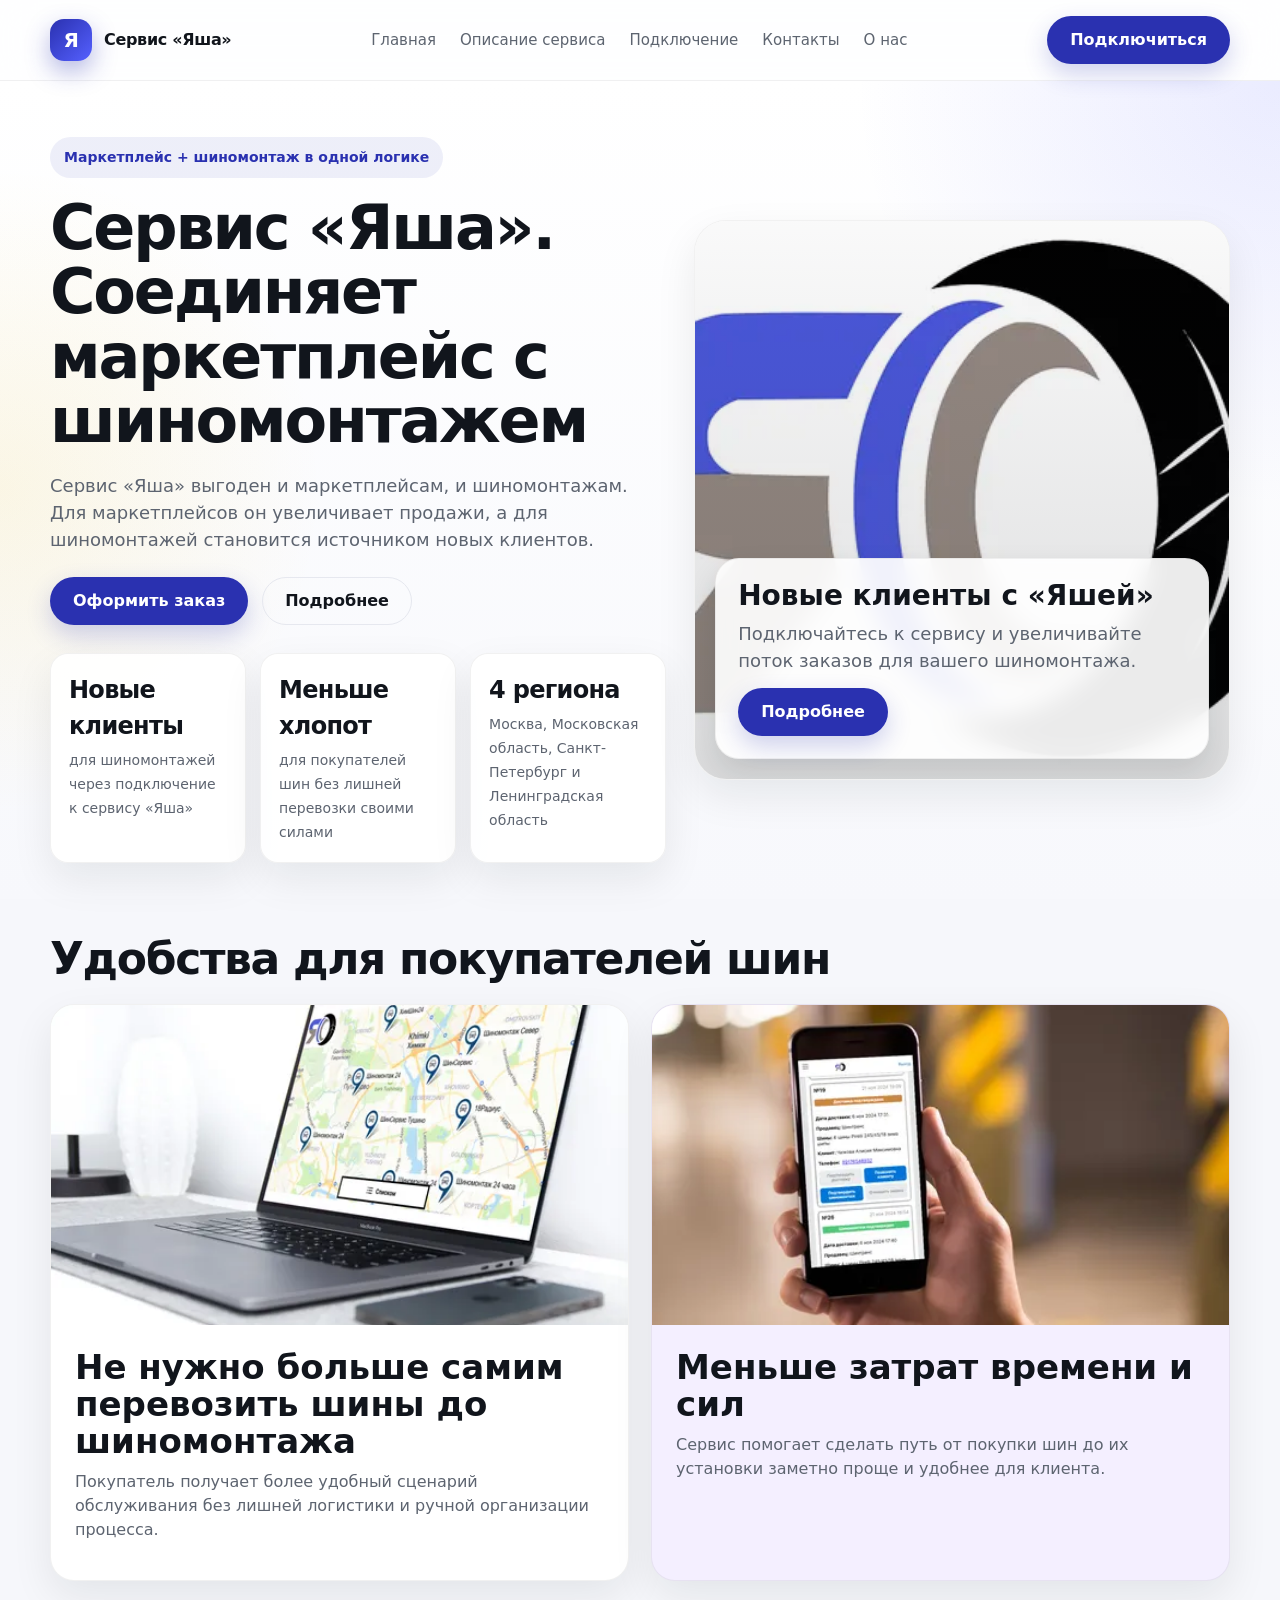
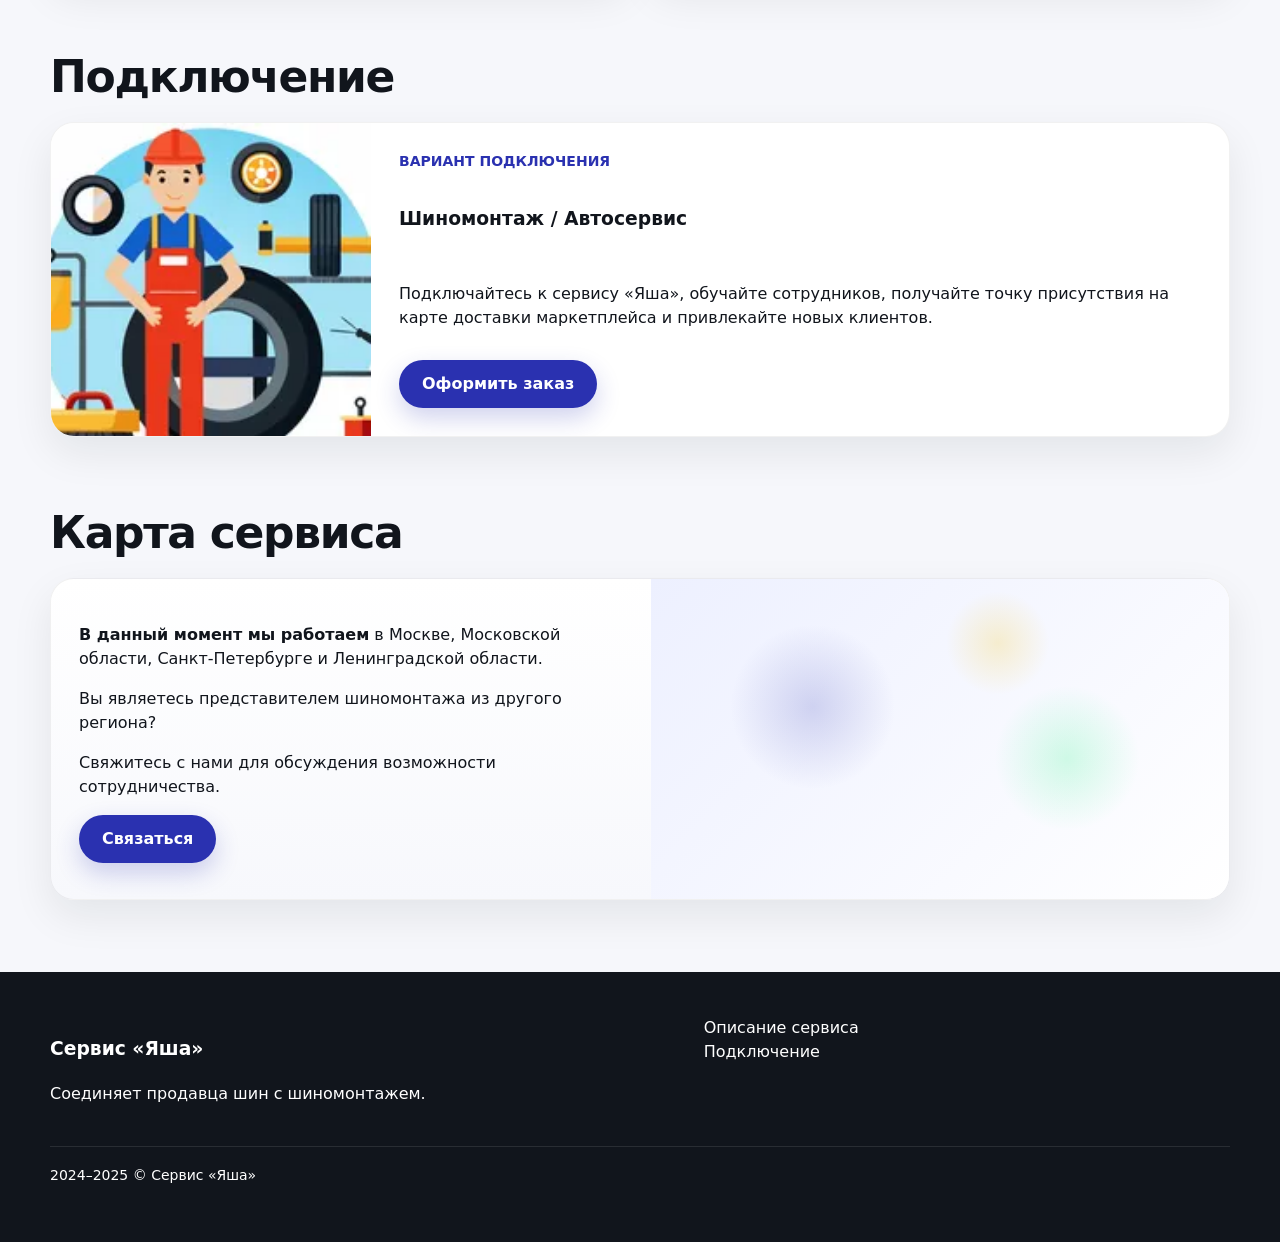
==== commit 81eb75fa: "Initial commit" ====
--- a/index.html
+++ b/index.html
@@ -6,507 +6,51 @@
   <title>Сервис «Яша». Соединяет маркетплейс с шиномонтажем</title>
   <meta name="description" content="Сервис «Яша» выгоден и маркетплейсам, и шиномонтажам. Для маркетплейсов он увеличивает продажи, а для шиномонтажей становится источником новых клиентов." />
   <meta name="theme-color" content="#ffffff" />
-  <style>
-    :root {
-      --bg: #f6f7fb;
-      --surface: #ffffff;
-      --surface-alt: #f4efff;
-      --text: #11151c;
-      --muted: #5d6470;
-      --line: #e6e8ef;
-      --primary: #2a31b0;
-      --primary-hover: #1f2590;
-      --accent: #f5c30c;
-      --dark: #11151c;
-      --success: #0cf574;
-      --shadow: 0 16px 40px rgba(17, 21, 28, 0.08);
-      --radius: 24px;
-      --radius-sm: 18px;
-      --container: 1180px;
-    }
-
-    * { box-sizing: border-box; }
-    html { scroll-behavior: smooth; }
-    body {
-      margin: 0;
-      font-family: Inter, system-ui, -apple-system, BlinkMacSystemFont, "Segoe UI", Roboto, Arial, sans-serif;
-      color: var(--text);
-      background: var(--bg);
-      line-height: 1.5;
-    }
-
-    img { max-width: 100%; display: block; }
-    a { color: inherit; text-decoration: none; }
-
-    .container {
-      width: min(var(--container), calc(100% - 32px));
-      margin: 0 auto;
-    }
-
-    .site-header {
-      position: sticky;
-      top: 0;
-      z-index: 50;
-      backdrop-filter: blur(16px);
-      background: rgba(255, 255, 255, 0.88);
-      border-bottom: 1px solid rgba(17, 21, 28, 0.06);
-    }
-
-    .site-header__row {
-      display: flex;
-      align-items: center;
-      justify-content: space-between;
-      gap: 24px;
-      padding: 16px 0;
-    }
-
-    .brand {
-      display: inline-flex;
-      align-items: center;
-      gap: 12px;
-      font-weight: 800;
-      letter-spacing: -0.02em;
-    }
-
-    .brand__mark {
-      width: 42px;
-      height: 42px;
-      border-radius: 14px;
-      display: grid;
-      place-items: center;
-      color: white;
-      font-size: 20px;
-      background: linear-gradient(135deg, #2a31b0, #5560ff);
-      box-shadow: 0 10px 24px rgba(42, 49, 176, 0.35);
-    }
-
-    .nav {
-      display: flex;
-      align-items: center;
-      gap: 24px;
-      color: var(--muted);
-      font-size: 15px;
-    }
-
-    .nav a:hover { color: var(--accent); }
-
-    .button {
-      display: inline-flex;
-      align-items: center;
-      justify-content: center;
-      gap: 10px;
-      min-height: 48px;
-      padding: 0 22px;
-      border-radius: 999px;
-      border: 1px solid transparent;
-      background: var(--primary);
-      color: #fff;
-      font-weight: 700;
-      transition: .2s ease;
-      box-shadow: 0 10px 24px rgba(42, 49, 176, 0.22);
-    }
-
-    .button:hover {
-      transform: translateY(-1px);
-      background: var(--primary-hover);
-    }
-
-    .button--ghost {
-      background: transparent;
-      color: var(--text);
-      border-color: var(--line);
-      box-shadow: none;
-    }
-
-    .button--ghost:hover {
-      background: #fff;
-      border-color: #d7dbe7;
-    }
-
-    .hero {
-      padding: 56px 0 36px;
-      background:
-        radial-gradient(circle at top right, rgba(85, 96, 255, 0.12), transparent 28%),
-        radial-gradient(circle at left center, rgba(245, 195, 12, 0.10), transparent 24%),
-        linear-gradient(180deg, #ffffff 0%, #f7f8fc 100%);
-    }
-
-    .hero__grid {
-      display: grid;
-      grid-template-columns: 1.15fr 1fr;
-      gap: 28px;
-      align-items: center;
-    }
-
-    .badge {
-      display: inline-flex;
-      align-items: center;
-      gap: 10px;
-      padding: 10px 14px;
-      border-radius: 999px;
-      background: rgba(42, 49, 176, 0.08);
-      color: var(--primary);
-      font-size: 14px;
-      font-weight: 700;
-    }
-
-    .hero h1 {
-      margin: 18px 0 18px;
-      font-size: clamp(34px, 6vw, 62px);
-      line-height: 1.04;
-      letter-spacing: -0.035em;
-      max-width: 12ch;
-    }
-
-    .hero p {
-      margin: 0 0 24px;
-      max-width: 62ch;
-      color: var(--muted);
-      font-size: 18px;
-    }
-
-    .hero__actions {
-      display: flex;
-      flex-wrap: wrap;
-      gap: 14px;
-      margin-bottom: 28px;
-    }
-
-    .hero__stats {
-      display: grid;
-      grid-template-columns: repeat(3, 1fr);
-      gap: 14px;
-    }
-
-    .stat {
-      background: rgba(255,255,255,0.9);
-      border: 1px solid rgba(17,21,28,0.06);
-      border-radius: 18px;
-      padding: 18px;
-      box-shadow: var(--shadow);
-    }
-
-    .stat strong {
-      display: block;
-      font-size: 24px;
-      letter-spacing: -0.03em;
-      margin-bottom: 4px;
-    }
-
-    .stat span {
-      color: var(--muted);
-      font-size: 14px;
-    }
-
-    .hero-card {
-      position: relative;
-      background: var(--surface);
-      border: 1px solid rgba(17, 21, 28, 0.06);
-      border-radius: 32px;
-      overflow: hidden;
-      box-shadow: var(--shadow);
-      min-height: 560px;
-    }
-
-    .hero-card__image {
-      position: absolute;
-      inset: 0;
-      background:
-        linear-gradient(180deg, rgba(17,21,28,0.02), rgba(17,21,28,0.15)),
-        url('/images/yasha_logo.webp') center/cover no-repeat;
-    }
-
-    .hero-card__overlay {
-      position: absolute;
-      inset: auto 20px 20px 20px;
-      background: rgba(255,255,255,0.92);
-      backdrop-filter: blur(12px);
-      border: 1px solid rgba(17,21,28,0.06);
-      border-radius: 24px;
-      padding: 22px;
-      box-shadow: 0 14px 30px rgba(17,21,28,0.12);
-    }
-
-    .hero-card__overlay h3 {
-      margin: 0 0 8px;
-      font-size: 28px;
-      line-height: 1.1;
-    }
-
-    .hero-card__overlay p {
-      margin: 0 0 14px;
-      color: var(--muted);
-    }
-
-    .section {
-      padding: 36px 0;
-    }
-
-    .section__head {
-      display: flex;
-      align-items: end;
-      justify-content: space-between;
-      gap: 18px;
-      margin-bottom: 22px;
-    }
-
-    .section__head h2 {
-      margin: 0;
-      font-size: clamp(28px, 4vw, 44px);
-      line-height: 1.08;
-      letter-spacing: -0.03em;
-    }
-
-    .section__head p {
-      margin: 0;
-      max-width: 56ch;
-      color: var(--muted);
-    }
-
-    .grid-2 {
-      display: grid;
-      grid-template-columns: repeat(2, 1fr);
-      gap: 22px;
-    }
-
-    .feature {
-      overflow: hidden;
-      border-radius: var(--radius);
-      background: var(--surface);
-      border: 1px solid rgba(17, 21, 28, 0.06);
-      box-shadow: var(--shadow);
-    }
-
-    .feature--soft { background: var(--surface-alt); }
-
-    .feature__media {
-      height: 320px;
-      background-position: center;
-      background-size: cover;
-      background-repeat: no-repeat;
-    }
-
-    .feature__body {
-      padding: 24px;
-    }
-
-    .feature h3 {
-      margin: 0 0 10px;
-      font-size: clamp(24px, 3vw, 34px);
-      line-height: 1.08;
-      letter-spacing: -0.03em;
-    }
-
-    .feature p {
-      margin: 0;
-      color: var(--muted);
-      font-size: 16px;
-    }
-
-    .service-card {
-      background: #fff;
-      border: 1px solid rgba(17,21,28,0.06);
-      border-radius: 28px;
-      box-shadow: var(--shadow);
-      overflow: hidden;
-    }
-
-    .service-card__inner {
-      display: grid;
-      grid-template-columns: 320px 1fr;
-      gap: 0;
-      align-items: stretch;
-    }
-
-    .service-card__image {
-      min-height: 240px;
-      background: url('/images/yasha_service.webp') center/cover no-repeat;
-    }
-
-    .service-card__content {
-      padding: 28px;
-      display: flex;
-      flex-direction: column;
-      justify-content: center;
-      gap: 14px;
-    }
-
-    .service-card__eyebrow {
-      color: var(--primary);
-      font-weight: 700;
-      font-size: 14px;
-      text-transform: uppercase;
-      letter-spacing: 0.08em;
-    }
-
-    .service-card h3 {
-      margin: 0;
-      font-size: clamp(28px, 4vw, 40px);
-      line-height: 1.05;
-      letter-spacing: -0.03em;
-    }
-
-    .service-card p {
-      margin: 0;
-      color: var(--muted);
-      max-width: 54ch;
-    }
-
-    .map-card {
-      display: grid;
-      grid-template-columns: 1fr 1fr;
-      gap: 22px;
-      align-items: stretch;
-      background: linear-gradient(180deg, #ffffff, #f7f8fc);
-      border: 1px solid rgba(17,21,28,0.06);
-      border-radius: 28px;
-      box-shadow: var(--shadow);
-      overflow: hidden;
-    }
-
-    .map-card__body {
-      padding: 28px;
-    }
-
-    .map-card__body p {
-      color: var(--muted);
-      font-size: 18px;
-      margin: 0 0 14px;
-    }
-
-    .map-card__visual {
-      position: relative;
-      min-height: 320px;
-      background:
-        radial-gradient(circle at 28% 40%, rgba(42,49,176,0.18), transparent 0 18%),
-        radial-gradient(circle at 72% 56%, rgba(12,245,116,0.18), transparent 0 16%),
-        radial-gradient(circle at 60% 20%, rgba(245,195,12,0.20), transparent 0 12%),
-        linear-gradient(135deg, #edf0ff 0%, #ffffff 100%);
-      border-left: 1px solid rgba(17,21,28,0.06);
-    }
-
-    .pin {
-      position: absolute;
-      width: 18px;
-      height: 18px;
-      border-radius: 999px;
-      background: var(--primary);
-      box-shadow: 0 0 0 10px rgba(42,49,176,0.12);
-    }
-
-    .pin::after {
-      content: attr(data-label);
-      position: absolute;
-      left: 24px;
-      top: 50%;
-      transform: translateY(-50%);
-      white-space: nowrap;
-      background: rgba(255,255,255,0.94);
-      border: 1px solid rgba(17,21,28,0.08);
-      padding: 8px 12px;
-      border-radius: 999px;
-      font-size: 13px;
-      font-weight: 700;
-      color: var(--text);
-    }
-
-    .pin--moscow { top: 44%; left: 36%; }
-    .pin--mo { top: 52%; left: 47%; }
-    .pin--spb { top: 24%; left: 28%; }
-    .pin--lo { top: 31%; left: 40%; }
-
-    .footer {
-      padding: 44px 0 56px;
-      margin-top: 36px;
-      background: var(--dark);
-      color: white;
-    }
-
-    .footer__grid {
-      display: grid;
-      grid-template-columns: 1.2fr 1fr;
-      gap: 22px;
-      align-items: start;
-    }
-
-    .footer h3 {
-      margin: 0 0 10px;
-      font-size: 28px;
-    }
-
-    .footer p,
-    .footer a,
-    .footer li {
-      color: rgba(255,255,255,0.72);
-    }
-
-    .footer ul {
-      margin: 0;
-      padding: 0;
-      list-style: none;
-      display: grid;
-      gap: 10px;
-    }
-
-    .footer a:hover { color: var(--success); }
-
-    .footer__bottom {
-      margin-top: 24px;
-      padding-top: 18px;
-      border-top: 1px solid rgba(255,255,255,0.1);
-      display: flex;
-      justify-content: space-between;
-      gap: 14px;
-      flex-wrap: wrap;
-      color: rgba(255,255,255,0.6);
-      font-size: 14px;
-    }
-
-    @media (max-width: 960px) {
-      .hero__grid,
-      .grid-2,
-      .service-card__inner,
-      .map-card,
-      .footer__grid {
-        grid-template-columns: 1fr;
-      }
-
-      .hero-card { min-height: 460px; }
-      .map-card__visual { border-left: 0; border-top: 1px solid rgba(17,21,28,0.06); }
-      .service-card__image { min-height: 220px; }
-    }
-
-    @media (max-width: 760px) {
-      .nav { display: none; }
-      .hero { padding-top: 28px; }
-      .hero__stats { grid-template-columns: 1fr; }
-      .section__head { align-items: start; }
-      .site-header__row { gap: 16px; }
-      .hero-card__overlay h3 { font-size: 24px; }
-      .feature__media { height: 240px; }
-      .map-card__body p { font-size: 16px; }
-    }
-  </style>
+
+
+
+<!-- Yandex.Metrika counter -->
+<script type="text/javascript">
+    (function(m,e,t,r,i,k,a){
+        m[i]=m[i]||function(){(m[i].a=m[i].a||[]).push(arguments)};
+        m[i].l=1*new Date();
+        for (var j = 0; j < document.scripts.length; j++) {if (document.scripts[j].src === r) { return; }}
+        k=e.createElement(t),a=e.getElementsByTagName(t)[0],k.async=1,k.src=r,a.parentNode.insertBefore(k,a)
+    })(window, document,'script','https://mc.yandex.ru/metrika/tag.js', 'ym');
+
+    ym(98740916, 'init', {webvisor:true, clickmap:true, referrer: document.referrer, url: location.href, accurateTrackBounce:true, trackLinks:true});
+</script>
+<noscript><div><img src="https://mc.yandex.ru/watch/98740916" style="position:absolute; left:-9999px;" alt="" /></div></noscript>
+<!-- /Yandex.Metrika counter -->
+
+
+
+
+
+
 </head>
 <body>
-  <header class="site-header">
-    <div class="container site-header__row">
-      <a class="brand" href="#top" aria-label="Сервис Яша">
-        <span class="brand__mark">Я</span>
-        <span>Сервис «Яша»</span>
-      </a>
-
-        <nav>
-        <a href="/">Главная</a>
-        <a href="/page/1750865">Описание сервиса</a>
-        <a href="/services">Подключение</a>
-        <a href="/contacts">Контакты</a>
-        <a href="/about_us">О нас</a>
-        </nav>
-
-      <a class="button" href="/services">Подключиться</a>
-    </div>
-  </header>
+<header class="site-header">
+    <link rel="stylesheet" href="/css/style.css">
+  <div class="container site-header__row">
+
+    <a class="brand" href="/" aria-label="Сервис Яша">
+      <span class="brand__mark">Я</span>
+      <span>Сервис «Яша»</span>
+    </a>
+
+    <nav class="nav">
+      <a href="/">Главная</a>
+      <a href="/page/1750865">Описание сервиса</a>
+      <a href="/services">Подключение</a>
+      <a href="/contacts">Контакты</a>
+      <a href="/about_us">О нас</a>
+    </nav>
+
+    <a class="button" href="/services">Подключиться</a>
+
+  </div>
+</header>
 
   <main id="top">
     <section class="hero" id="hero">
--- a/css/style.css
+++ b/css/style.css
@@ -0,0 +1,415 @@
+:root {
+  --bg: #f6f7fb;
+  --surface: #ffffff;
+  --surface-alt: #f4efff;
+  --text: #11151c;
+  --muted: #5d6470;
+  --line: #e6e8ef;
+  --primary: #2a31b0;
+  --primary-hover: #1f2590;
+  --accent: #f5c30c;
+  --dark: #11151c;
+  --success: #0cf574;
+  --shadow: 0 16px 40px rgba(17, 21, 28, 0.08);
+  --radius: 24px;
+  --radius-sm: 18px;
+  --container: 1180px;
+}
+
+* { box-sizing: border-box; }
+html { scroll-behavior: smooth; }
+
+body {
+  margin: 0;
+  font-family: Inter, system-ui, -apple-system, BlinkMacSystemFont, "Segoe UI", Roboto, Arial, sans-serif;
+  color: var(--text);
+  background: var(--bg);
+  line-height: 1.5;
+}
+
+img { max-width: 100%; display: block; }
+a { color: inherit; text-decoration: none; }
+
+.container {
+  width: min(var(--container), calc(100% - 32px));
+  margin: 0 auto;
+}
+
+/* Header */
+
+.site-header {
+  position: sticky;
+  top: 0;
+  z-index: 50;
+  backdrop-filter: blur(16px);
+  background: rgba(255, 255, 255, 0.88);
+  border-bottom: 1px solid rgba(17, 21, 28, 0.06);
+}
+
+.site-header__row {
+  display: flex;
+  align-items: center;
+  justify-content: space-between;
+  gap: 24px;
+  padding: 16px 0;
+}
+
+.brand {
+  display: inline-flex;
+  align-items: center;
+  gap: 12px;
+  font-weight: 800;
+  letter-spacing: -0.02em;
+}
+
+.brand__mark {
+  width: 42px;
+  height: 42px;
+  border-radius: 14px;
+  display: grid;
+  place-items: center;
+  color: white;
+  font-size: 20px;
+  background: linear-gradient(135deg, #2a31b0, #5560ff);
+  box-shadow: 0 10px 24px rgba(42, 49, 176, 0.35);
+}
+
+.nav {
+  display: flex;
+  align-items: center;
+  gap: 24px;
+  color: var(--muted);
+  font-size: 15px;
+}
+
+.nav a:hover { color: var(--accent); }
+
+/* Buttons */
+
+.button {
+  display: inline-flex;
+  align-items: center;
+  justify-content: center;
+  gap: 10px;
+  min-height: 48px;
+  padding: 0 22px;
+  border-radius: 999px;
+  border: 1px solid transparent;
+  background: var(--primary);
+  color: #fff;
+  font-weight: 700;
+  transition: .2s ease;
+  box-shadow: 0 10px 24px rgba(42, 49, 176, 0.22);
+}
+
+.button:hover {
+  transform: translateY(-1px);
+  background: var(--primary-hover);
+}
+
+.button--ghost {
+  background: transparent;
+  color: var(--text);
+  border-color: var(--line);
+  box-shadow: none;
+}
+
+.button--ghost:hover {
+  background: #fff;
+  border-color: #d7dbe7;
+}
+
+/* Hero */
+
+.hero {
+  padding: 56px 0 36px;
+  background:
+    radial-gradient(circle at top right, rgba(85, 96, 255, 0.12), transparent 28%),
+    radial-gradient(circle at left center, rgba(245, 195, 12, 0.10), transparent 24%),
+    linear-gradient(180deg, #ffffff 0%, #f7f8fc 100%);
+}
+
+.hero__grid {
+  display: grid;
+  grid-template-columns: 1.15fr 1fr;
+  gap: 28px;
+  align-items: center;
+}
+
+.badge {
+  display: inline-flex;
+  align-items: center;
+  gap: 10px;
+  padding: 10px 14px;
+  border-radius: 999px;
+  background: rgba(42, 49, 176, 0.08);
+  color: var(--primary);
+  font-size: 14px;
+  font-weight: 700;
+}
+
+.hero h1 {
+  margin: 18px 0 18px;
+  font-size: clamp(34px, 6vw, 62px);
+  line-height: 1.04;
+  letter-spacing: -0.035em;
+  max-width: 12ch;
+}
+
+.hero p {
+  margin: 0 0 24px;
+  max-width: 62ch;
+  color: var(--muted);
+  font-size: 18px;
+}
+
+.hero__actions {
+  display: flex;
+  flex-wrap: wrap;
+  gap: 14px;
+  margin-bottom: 28px;
+}
+
+.hero__stats {
+  display: grid;
+  grid-template-columns: repeat(3, 1fr);
+  gap: 14px;
+}
+
+.stat {
+  background: rgba(255,255,255,0.9);
+  border: 1px solid rgba(17,21,28,0.06);
+  border-radius: 18px;
+  padding: 18px;
+  box-shadow: var(--shadow);
+}
+
+.stat strong {
+  display: block;
+  font-size: 24px;
+  letter-spacing: -0.03em;
+  margin-bottom: 4px;
+}
+
+.stat span {
+  color: var(--muted);
+  font-size: 14px;
+}
+
+.hero-card {
+  position: relative;
+  background: var(--surface);
+  border: 1px solid rgba(17, 21, 28, 0.06);
+  border-radius: 32px;
+  overflow: hidden;
+  box-shadow: var(--shadow);
+  min-height: 560px;
+}
+
+.hero-card__image {
+  position: absolute;
+  inset: 0;
+  background:
+    linear-gradient(180deg, rgba(17,21,28,0.02), rgba(17,21,28,0.15)),
+    url('/images/yasha_logo.webp') center/cover no-repeat;
+}
+
+.hero-card__overlay {
+  position: absolute;
+  inset: auto 20px 20px 20px;
+  background: rgba(255,255,255,0.92);
+  backdrop-filter: blur(12px);
+  border: 1px solid rgba(17,21,28,0.06);
+  border-radius: 24px;
+  padding: 22px;
+  box-shadow: 0 14px 30px rgba(17,21,28,0.12);
+}
+
+.hero-card__overlay h3 {
+  margin: 0 0 8px;
+  font-size: 28px;
+  line-height: 1.1;
+}
+
+.hero-card__overlay p {
+  margin: 0 0 14px;
+  color: var(--muted);
+}
+
+/* Sections */
+
+.section { padding: 36px 0; }
+
+.section__head {
+  display: flex;
+  align-items: end;
+  justify-content: space-between;
+  gap: 18px;
+  margin-bottom: 22px;
+}
+
+.section__head h1,
+.section__head h2 {
+  margin: 0;
+  font-size: clamp(28px, 4vw, 44px);
+  line-height: 1.08;
+  letter-spacing: -0.03em;
+}
+
+.section__head p {
+  margin: 0;
+  max-width: 56ch;
+  color: var(--muted);
+}
+
+.grid-2 {
+  display: grid;
+  grid-template-columns: repeat(2, 1fr);
+  gap: 22px;
+}
+
+/* Cards */
+
+.feature,
+.content-card,
+.info-card,
+.contact-card,
+.service-card,
+.map-card {
+  overflow: hidden;
+  border-radius: var(--radius);
+  background: var(--surface);
+  border: 1px solid rgba(17, 21, 28, 0.06);
+  box-shadow: var(--shadow);
+}
+
+.feature--soft { background: var(--surface-alt); }
+
+.feature__media {
+  height: 320px;
+  background-position: center;
+  background-size: cover;
+  background-repeat: no-repeat;
+}
+
+.feature__body,
+.content-card__body,
+.info-card__body,
+.contact-card__body { padding: 24px; }
+
+.feature h3,
+.content-card h3,
+.info-card h3,
+.contact-card h3 {
+  margin: 0 0 10px;
+  font-size: clamp(24px, 3vw, 34px);
+  line-height: 1.08;
+}
+
+.feature p,
+.content-card p,
+.info-card p,
+.contact-card p {
+  margin: 0 0 14px;
+  color: var(--muted);
+}
+
+.service-card__inner {
+  display: grid;
+  grid-template-columns: 320px 1fr;
+}
+
+.service-card__image {
+  min-height: 240px;
+  background: url('/images/yasha_service.webp') center/cover no-repeat;
+}
+
+.service-card__content {
+  padding: 28px;
+  display: flex;
+  flex-direction: column;
+  justify-content: center;
+  gap: 14px;
+}
+
+.service-card__eyebrow {
+  color: var(--primary);
+  font-weight: 700;
+  font-size: 14px;
+  text-transform: uppercase;
+}
+
+.map-card {
+  display: grid;
+  grid-template-columns: 1fr 1fr;
+  gap: 22px;
+  background: linear-gradient(180deg, #ffffff, #f7f8fc);
+}
+
+.map-card__body { padding: 28px; }
+
+.map-card__visual {
+  position: relative;
+  min-height: 320px;
+  background:
+    radial-gradient(circle at 28% 40%, rgba(42,49,176,0.18), transparent 18%),
+    radial-gradient(circle at 72% 56%, rgba(12,245,116,0.18), transparent 16%),
+    radial-gradient(circle at 60% 20%, rgba(245,195,12,0.20), transparent 12%),
+    linear-gradient(135deg, #edf0ff 0%, #ffffff 100%);
+}
+
+/* Footer */
+
+.footer {
+  padding: 44px 0 56px;
+  margin-top: 36px;
+  background: var(--dark);
+  color: white;
+}
+
+.footer__grid {
+  display: grid;
+  grid-template-columns: 1.2fr 1fr;
+  gap: 22px;
+}
+
+.footer ul {
+  margin: 0;
+  padding: 0;
+  list-style: none;
+}
+
+.footer a:hover { color: var(--success); }
+
+.footer__bottom {
+  margin-top: 24px;
+  padding-top: 18px;
+  border-top: 1px solid rgba(255,255,255,0.1);
+  display: flex;
+  justify-content: space-between;
+  font-size: 14px;
+}
+
+/* Responsive */
+
+@media (max-width: 960px) {
+  .hero__grid,
+  .grid-2,
+  .service-card__inner,
+  .map-card,
+  .footer__grid {
+    grid-template-columns: 1fr;
+  }
+
+  .hero-card { min-height: 460px; }
+
+  .service-card__image { min-height: 220px; }
+}
+
+@media (max-width: 760px) {
+  .nav { display: none; }
+
+  .hero { padding-top: 28px; }
+
+  .hero__stats { grid-template-columns: 1fr; }
+}
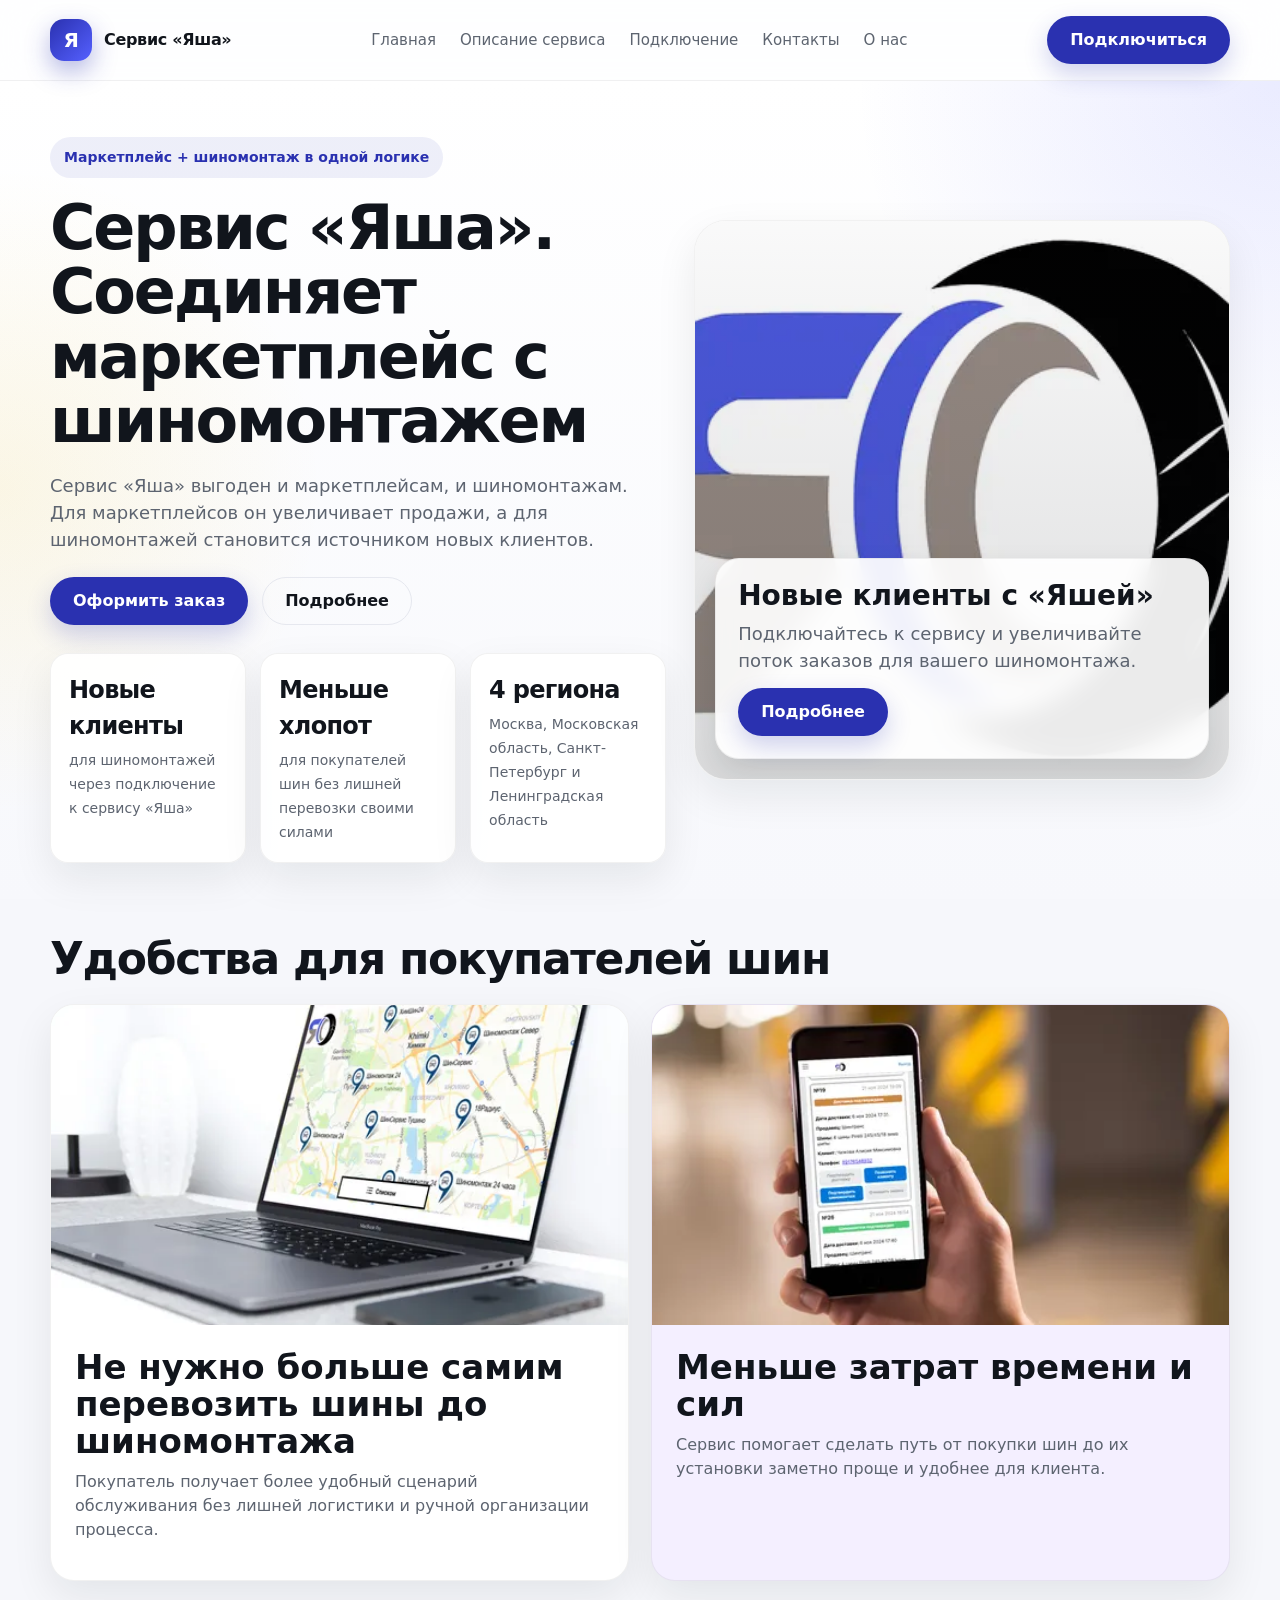
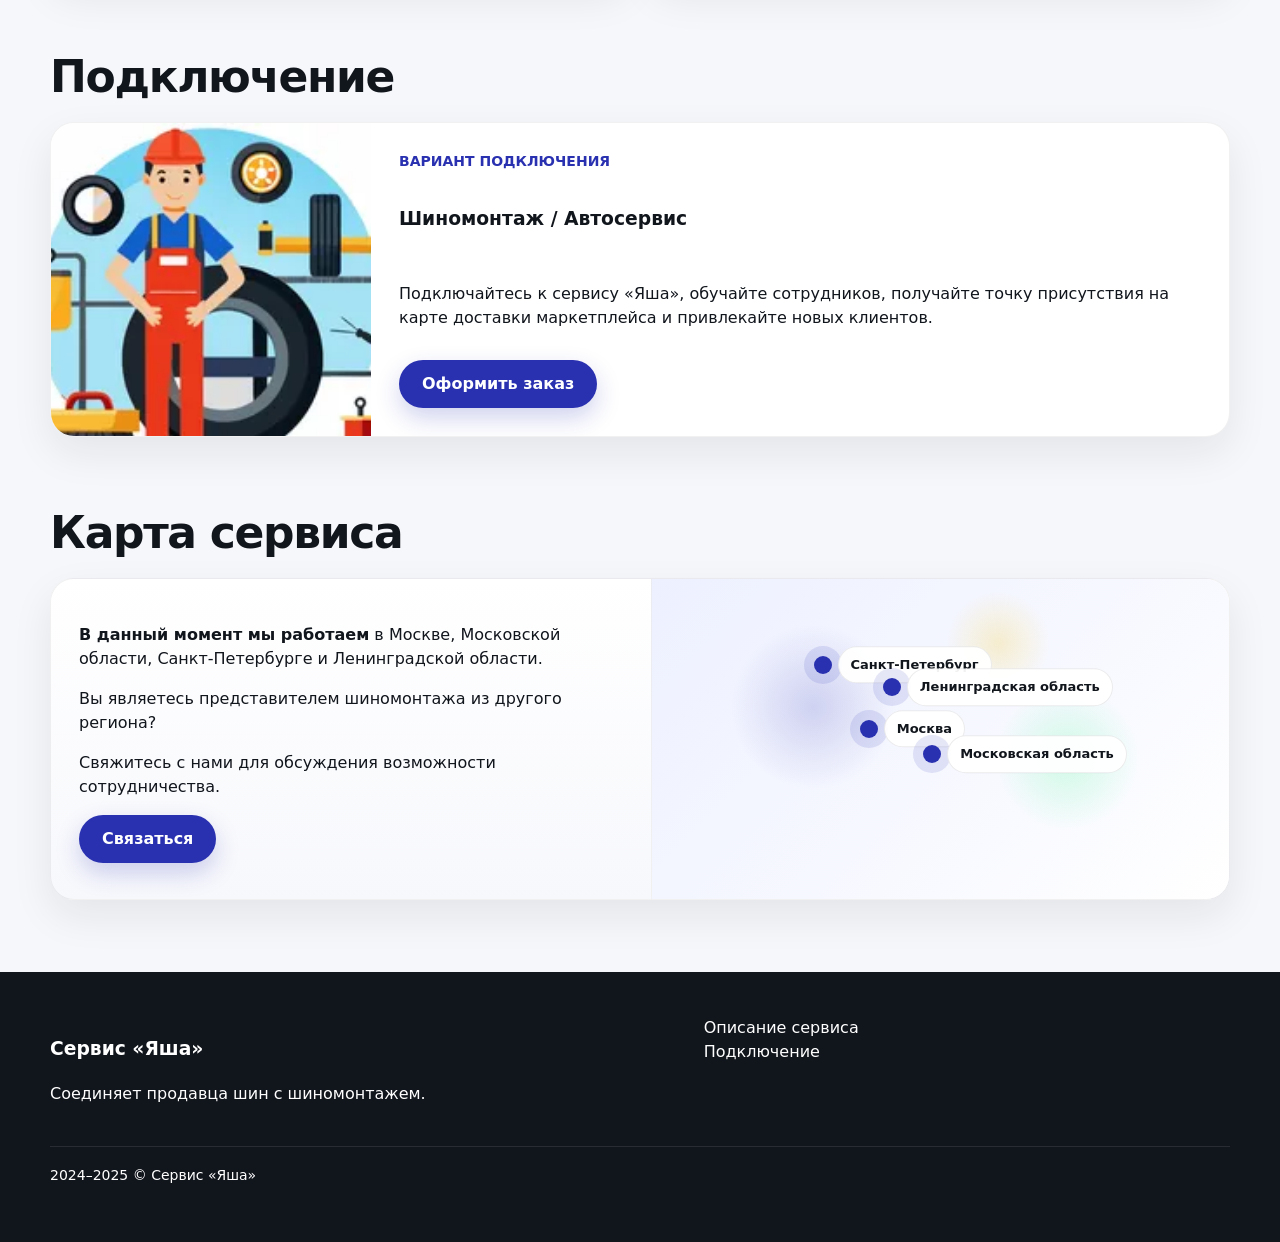
==== commit 9ce0fe06: "Initial commit" ====
--- a/index.html
+++ b/index.html
@@ -22,10 +22,6 @@
 </script>
 <noscript><div><img src="https://mc.yandex.ru/watch/98740916" style="position:absolute; left:-9999px;" alt="" /></div></noscript>
 <!-- /Yandex.Metrika counter -->
-
-
-
-
 
 
 </head>
--- a/css/style.css
+++ b/css/style.css
@@ -356,7 +356,40 @@
     radial-gradient(circle at 72% 56%, rgba(12,245,116,0.18), transparent 16%),
     radial-gradient(circle at 60% 20%, rgba(245,195,12,0.20), transparent 12%),
     linear-gradient(135deg, #edf0ff 0%, #ffffff 100%);
-}
+    border-left: 1px solid rgba(17,21,28,0.06);
+}
+
+.pin {
+  position: absolute;
+  width: 18px;
+  height: 18px;
+  border-radius: 999px;
+  background: var(--primary);
+  box-shadow: 0 0 0 10px rgba(42,49,176,0.12);
+}
+
+.pin::after {
+  content: attr(data-label);
+  position: absolute;
+  left: 24px;
+  top: 50%;
+  transform: translateY(-50%);
+  white-space: nowrap;
+  background: rgba(255,255,255,0.94);
+  border: 1px solid rgba(17,21,28,0.08);
+  padding: 8px 12px;
+  border-radius: 999px;
+  font-size: 13px;
+  font-weight: 700;
+  color: var(--text);
+}
+
+.pin--moscow { top: 44%; left: 36%; }
+.pin--mo { top: 52%; left: 47%; }
+.pin--spb { top: 24%; left: 28%; }
+.pin--lo { top: 31%; left: 40%; }
+
+
 
 /* Footer */
 
@@ -412,4 +445,28 @@
   .hero { padding-top: 28px; }
 
   .hero__stats { grid-template-columns: 1fr; }
+}
+
+
+
+.info-card__body {
+  padding: 28px;
+}
+
+.info-card h3 {
+  margin: 0 0 12px;
+  font-size: clamp(24px, 3vw, 34px);
+  line-height: 1.08;
+  letter-spacing: -0.03em;
+}
+
+.info-card p {
+  margin: 0 0 14px;
+  color: var(--muted);
+  font-size: 18px;
+  line-height: 1.7;
+}
+
+.info-card p:last-child {
+  margin-bottom: 0;
 }
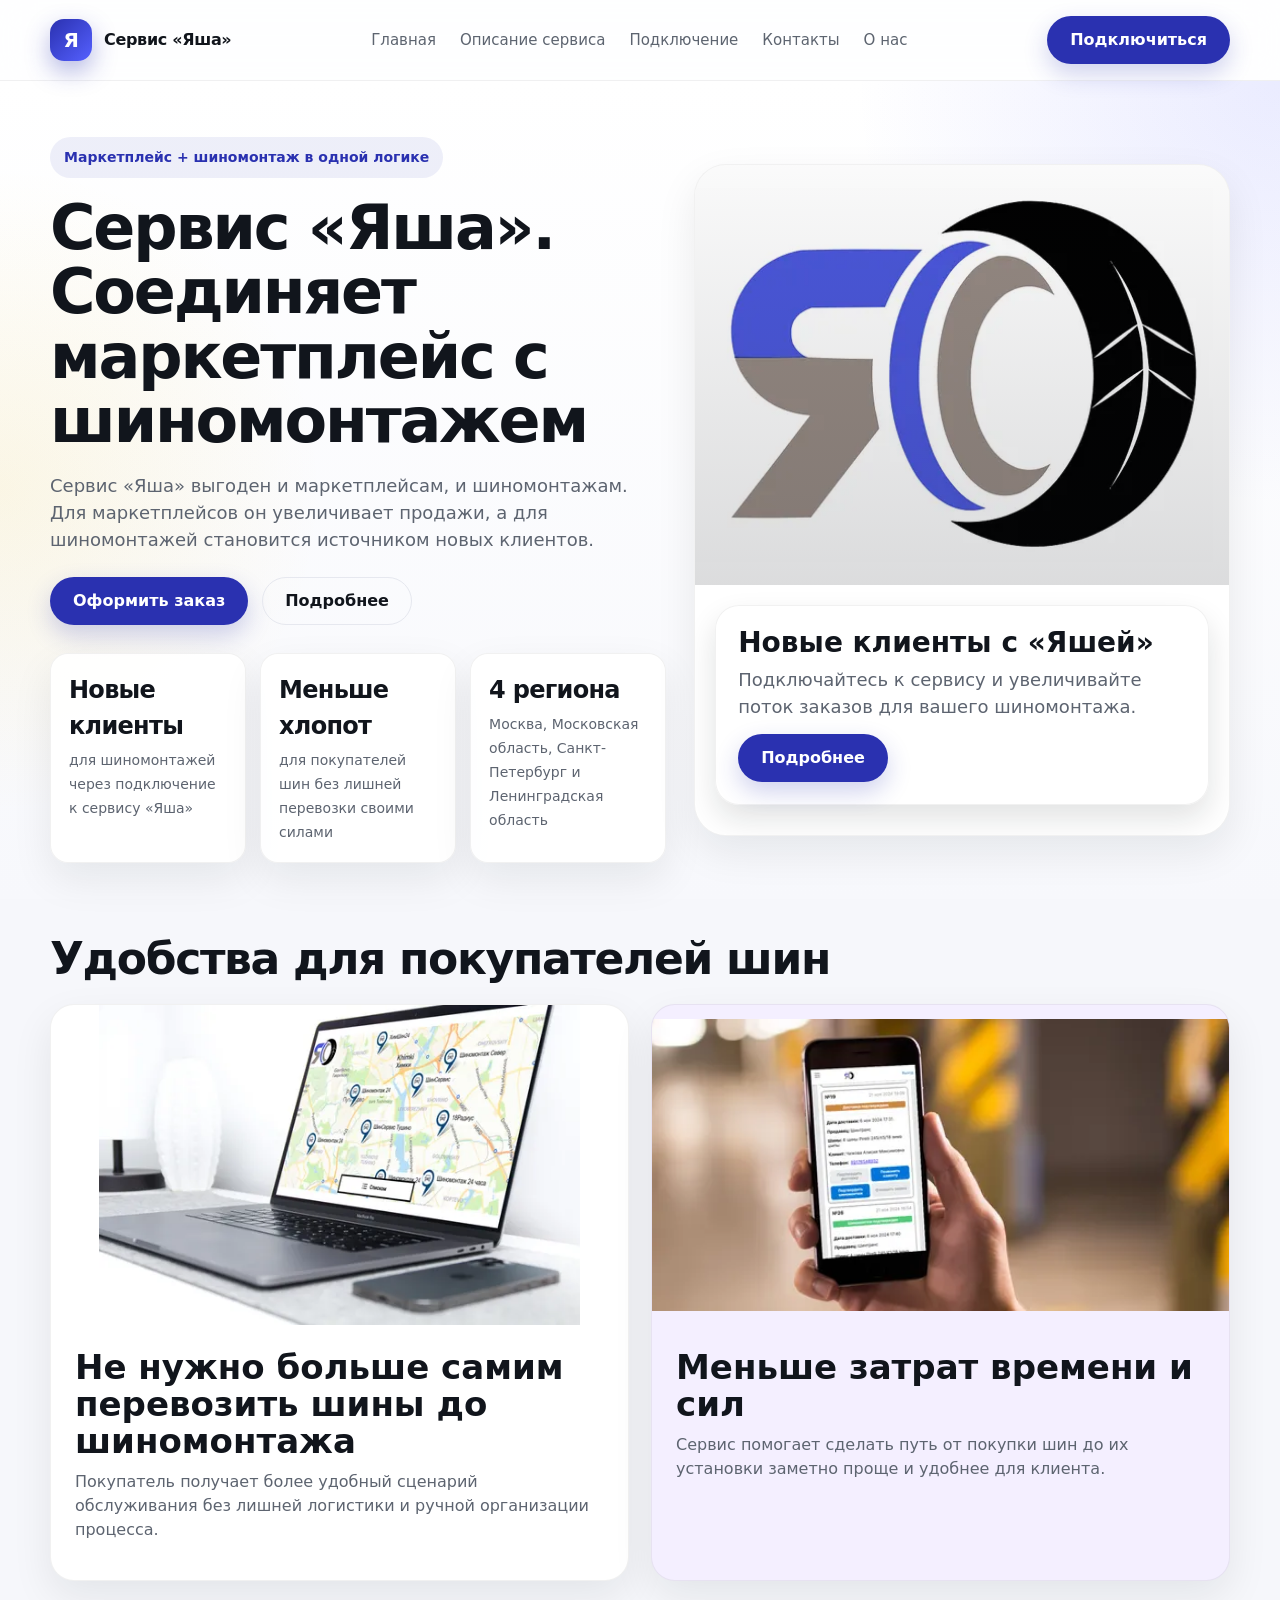
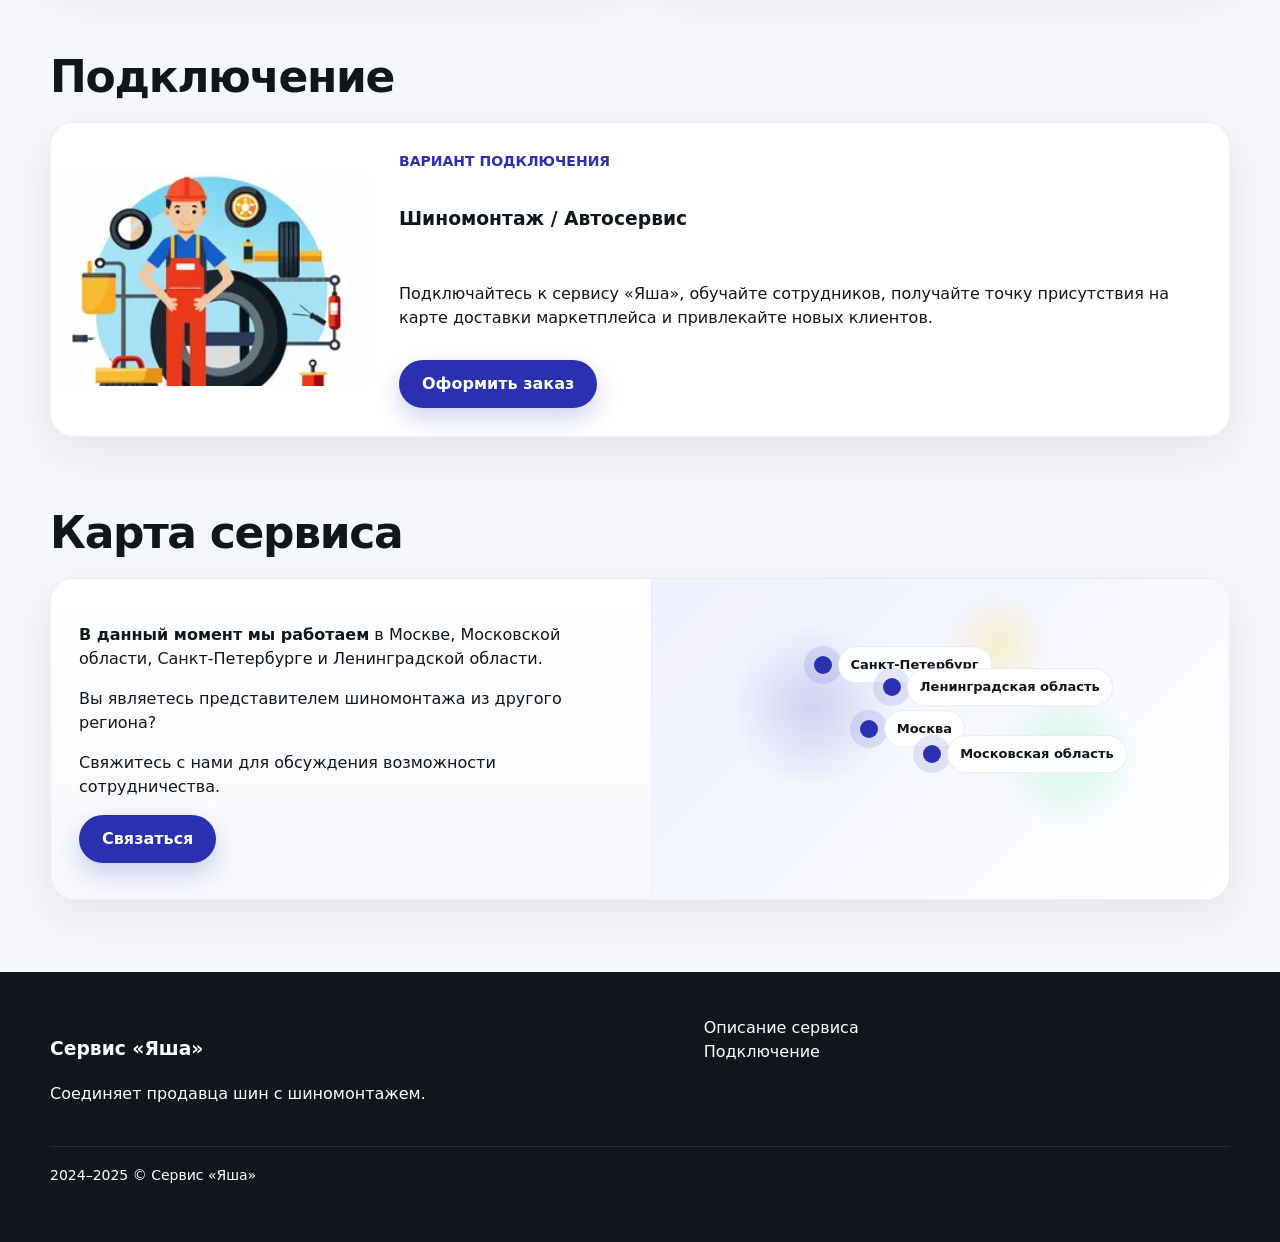
==== commit 7c808707: "update site" ====
--- a/index.html
+++ b/index.html
@@ -27,6 +27,7 @@
 </head>
 <body>
 <header class="site-header">
+  <link rel="icon" type="image/png" href="/favicon.png">
     <link rel="stylesheet" href="/css/style.css">
   <div class="container site-header__row">
 
--- a/css/style.css
+++ b/css/style.css
@@ -199,25 +199,26 @@
 .hero-card {
   position: relative;
   background: var(--surface);
-  border: 1px solid rgba(17, 21, 28, 0.06);
+  border: 1px solid rgba(17,21,28,0.06);
   border-radius: 32px;
   overflow: hidden;
   box-shadow: var(--shadow);
-  min-height: 560px;
+  padding-bottom: 10px;
 }
 
 .hero-card__image {
-  position: absolute;
+  position: relative;
+  height: 420px;
   inset: 0;
   background:
     linear-gradient(180deg, rgba(17,21,28,0.02), rgba(17,21,28,0.15)),
-    url('/images/yasha_logo.webp') center/cover no-repeat;
+    url('/images/yasha_logo.webp') center/contain no-repeat;
 }
 
 .hero-card__overlay {
-  position: absolute;
-  inset: auto 20px 20px 20px;
-  background: rgba(255,255,255,0.92);
+  position: relative;
+  margin: 20px;
+  background: rgba(255,255,255,0.95);
   backdrop-filter: blur(12px);
   border: 1px solid rgba(17,21,28,0.06);
   border-radius: 24px;
@@ -288,7 +289,7 @@
 .feature__media {
   height: 320px;
   background-position: center;
-  background-size: cover;
+  background-size: contain;
   background-repeat: no-repeat;
 }
 
@@ -321,7 +322,7 @@
 
 .service-card__image {
   min-height: 240px;
-  background: url('/images/yasha_service.webp') center/cover no-repeat;
+  background: url('/images/yasha_service.webp') center/contain no-repeat;
 }
 
 .service-card__content {
@@ -469,4 +470,113 @@
 
 .info-card p:last-child {
   margin-bottom: 0;
+}
+
+
+.contact-card {
+  background: #fff;
+  border: 1px solid rgba(17,21,28,0.06);
+  border-radius: 28px;
+  box-shadow: var(--shadow);
+  overflow: hidden;
+}
+
+.contact-card__body {
+  padding: 28px;
+}
+
+.contact-card h3 {
+  margin: 0 0 12px;
+  font-size: clamp(24px, 3vw, 34px);
+  line-height: 1.08;
+  letter-spacing: -0.03em;
+}
+
+.contact-card p {
+  margin: 0 0 14px;
+  color: var(--muted);
+  font-size: 18px;
+  line-height: 1.7;
+}
+
+.contact-card .button {
+  margin-top: 8px;
+}
+
+.content-card {
+  background: #fff;
+  border: 1px solid rgba(17,21,28,0.06);
+  border-radius: 28px;
+  box-shadow: var(--shadow);
+  overflow: hidden;
+}
+
+.content-card__body {
+  padding: 28px;
+}
+
+.content-card h3 {
+  margin: 0 0 12px;
+  font-size: clamp(24px, 3vw, 34px);
+  line-height: 1.08;
+  letter-spacing: -0.03em;
+}
+
+.content-card p {
+  margin: 0 0 14px;
+  color: var(--muted);
+  font-size: 18px;
+  line-height: 1.7;
+}
+
+.content-card p:last-child {
+  margin-bottom: 0;
+}
+
+.content-card .button {
+  margin-top: 8px;
+}
+
+.section {
+  padding: 36px 0;
+}
+
+.section__head {
+  display: flex;
+  align-items: end;
+  justify-content: space-between;
+  gap: 18px;
+  margin-bottom: 22px;
+}
+
+.section__head h1,
+.section__head h2 {
+  margin: 0;
+  font-size: clamp(28px, 4vw, 44px);
+  line-height: 1.08;
+  letter-spacing: -0.03em;
+}
+
+.section__head p {
+  margin: 0;
+  max-width: 56ch;
+  color: var(--muted);
+  font-size: 18px;
+  line-height: 1.7;
+}
+
+.benefit-icon {
+  width: 240px;
+  height: auto;
+}
+
+
+.section__lead {
+  background: linear-gradient(90deg,#f5f7ff,#eef2ff);
+  padding: 18px 22px;
+  border-radius: 14px;
+  font-size: 18px;
+  line-height: 1.6;
+  margin-top: 16px;
+  border-left: 4px solid #6366f1;
 }
